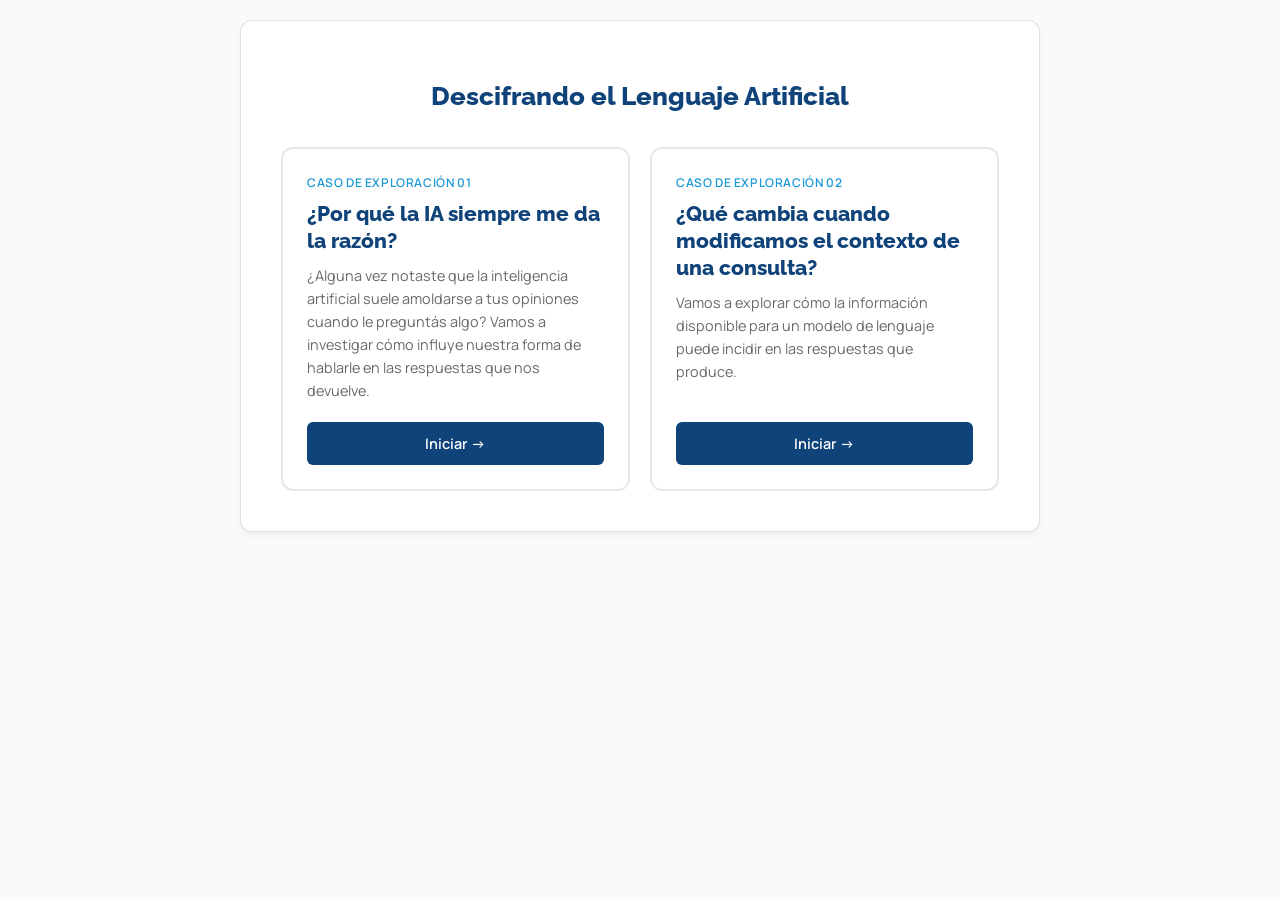
==== caso1.html @ 0f0aaac3 "separo los casos 2 html" ====
<!DOCTYPE html>
<html lang="es">
<head>
    <meta charset="UTF-8">
    <meta name="viewport" content="width=device-width, initial-scale=1.0">
    <title>Laboratorio de Experimentación IA</title>
    <link rel="stylesheet" href="styles.css">
    <link rel="preconnect" href="https://fonts.googleapis.com">
    <link rel="preconnect" href="https://fonts.gstatic.com" crossorigin>
    <link href="https://fonts.googleapis.com/css2?family=Manrope:wght@400;600&family=Raleway:wght@800&display=swap" rel="stylesheet">
    
</head>
<body>

    <div class="container">

        <!-- DASHBOARD PRINCIPAL -->
        <div id="mainDashboard" class="dashboard">
            
            
            <div class="grid-casos">
    <!-- Título general agregado en la parte superior -->
    <h2 style="grid-column: 1 / -1; font-size: 1.6rem; color: var(--azul-oscuro); text-align: center; margin-bottom: 10px;">
        Descifrando el Lenguaje Artificial
    </h2>

    <div class="tarjeta-caso" onclick="iniciarCaso(1)">
        <div>
            <div class="tarjeta-badge">CASO DE EXPLORACIÓN 01</div>
            <h2 class="tarjeta-titulo">¿Por qué la IA siempre me da la razón?</h2>
            <p class="tarjeta-desc">¿Alguna vez notaste que la inteligencia artificial suele amoldarse a tus opiniones cuando le preguntás algo? Vamos a investigar cómo influye nuestra forma de hablarle en las respuestas que nos devuelve.</p>
        </div>
        <button class="btn-iniciar">Iniciar &rarr;</button>
    </div>
    
    <div class="tarjeta-caso" onclick="iniciarCaso(2)">
        <div>
            <div class="tarjeta-badge">CASO DE EXPLORACIÓN 02</div>
            <h2 class="tarjeta-titulo">¿Qué cambia cuando modificamos el contexto de una consulta?</h2>
            <p class="tarjeta-desc">Vamos a explorar cómo la información disponible para un modelo de lenguaje puede incidir en las respuestas que produce.</p>
        </div>
        <button class="btn-iniciar">Iniciar &rarr;</button>
    </div>
</div>
        </div>


        <!-- CONTENEDOR CASO 1 -->
        <div id="caso1Container" class="contenedor-caso">
            <div class="top-bar">
        <button class="home-btn" onclick="volverAlMenu()">Volver al Menú</button>
    </div>
            <div class="progress-bar-container" id="progressBar1">
                <div class="progress-segment" title="Carátula"></div>
                <div class="progress-segment" title="Introducción"></div>
                <div class="progress-segment" title="Experimento"></div>
                <div class="progress-segment" title="Análisis"></div>
                <div class="progress-segment" title="Criterio"></div>
                <div class="progress-segment" title="Debate"></div>
                <div class="progress-segment" title="Encuentro"></div>
                <div class="progress-segment" title="Comunidad"></div>
            </div>

            <!-- Paso 1: Carátula -->
            <div class="paso">
                <div class="lab-cover">
                    <div class="cover-badge">CASO DE EXPLORACIÓN</div>
                    <h1 class="cover-title">¿Por qué la IA siempre me da la razón?</h1>
                    <p style="color: var(--azul-oscuro); font-size: 0.9rem; font-weight: 600; margin-top: 12px; display: flex; align-items: center; justify-content: center; gap: 6px;">
                        ⏱️ Tiempo estimado de exploración: 15 a 20 minutos.
                    </p>
                    
                </div>
            </div>

            <!-- Paso 2: Introducción con la Encuesta Dinámica Solicitada -->
            <div class="paso">
                <h2 style="color: var(--azul-oscuro);">¿Por qué la IA siempre me da la razón?</h2>
                <p>Muchas veces usamos la IA para buscar ideas, resolver dudas o pedir una segunda opinión. Pero hay una pregunta que te proponemos hacerte:</p>
                
                <div class="poll-box">
                    <p class="poll-question">Cuando usás un modelo de lenguaje, ¿qué esperás obtener de sus respuestas?</p>
                    <div id="pollOptions">
                        <button class="poll-option-btn" onclick="submitPoll('Que amplíe las perspectivas que estoy considerando.', this)">Que amplíe las perspectivas que estoy considerando.</button>
                        <button class="poll-option-btn" onclick="submitPoll('Que produzca una respuesta clara y útil.', this)">Que produzca una respuesta clara y útil.</button>
                        <button class="poll-option-btn" onclick="submitPoll('Que cuestione los supuestos de mi planteo.', this)">Que cuestione los supuestos de mi planteo.</button>
                        <button class="poll-option-btn" onclick="submitPoll('Que desarrolle la perspectiva que propongo.', this)">Que desarrolle la perspectiva que propongo.</button>
                    </div>
                    <div id="pollFeedbackContainer" style="display: none;">
                        <p class="poll-feedback"><b>No hay respuestas correctas. Guardaremos tu elección</b> y volveremos sobre ella al final de la exploración.</p>
                    </div>
                </div>
                <div style="margin-top: 20px; padding: 16px; background-color: var(--celeste-claro, #e0f2fe); border: 0px solid var(--azul-oscuro); border-radius: 16px; color: var(--azul-oscuro); text-align: center;">
    <p style="margin: 0; font-weight: 500; font-size: 1.05rem;">
        En este caso de exploración vamos a poner a prueba algo bastante curioso: cuánto influye la forma en que presentamos una idea en la respuesta que obtenemos.
    </p>
</div>
            </div>

           <!-- Paso 3: Experimento -->
<div class="paso">
    <h2 style="color: var(--azul-oscuro);">Vamos a experimentar</h2>
    <p><strong>Experimento 1: Dos certezas opuestas</strong></p>
    <p>1. Copiá este prompt y pegalo en el asistente de IA que uses (Gemini, ChatGPT, otro):</p>
    <div class="prompt-box">
        <span class="prompt-text"><em><b>"En muchas escuelas existe preocupación por el impacto de los videojuegos en el aprendizaje de los adolescentes. ¿Cuáles son los principales argumentos que sostienen esa preocupación?"</b></em></span>
        <button class="copy-btn" onclick="copyPrompt(this)">Copiar</button>
    </div>
    <p>2. Leé la respuesta.<br> Ahora abrí una conversación nueva y probá con este otro:</p>
    <div class="prompt-box">
        <span class="prompt-text"><em><b>"Cada vez más investigaciones destacan el potencial educativo de los videojuegos. ¿Cuáles son los principales argumentos que explican ese interés?"</b></em></span>
        <button class="copy-btn" onclick="copyPrompt(this)">Copiar</button>
    </div>
    <p style="margin-top: 20px; font-weight: bold; color: var(--azul-oscuro);">
    No nos concentremos en cuál tiene razón, sólo observemos:
</p>

<!-- Contenedor Damero -->
<div class="damero-preguntas">
    <div class="tarjeta-damero par">
        <span class="numero-damero">01</span>
        <p>¿Qué cambios de tono o comportamiento notaste en la IA entre la primera y la segunda respuesta?</p>
    </div>
    <div class="tarjeta-damero impar">
        <span class="numero-damero">02</span>
        <p>¿La respuesta cuestiona el punto de partida de la pregunta o lo toma como marco para construir sus argumentos?</p>
    </div>
    <div class="tarjeta-damero impar">
        <span class="numero-damero">03</span>
        <p>¿Qué imagen de los videojuegos construye cada respuesta?</p>
    </div>
    <div class="tarjeta-damero par">
        <span class="numero-damero">04</span>
        <p>Si sólo leyeras una de las dos respuestas, ¿qué impresión te llevarías sobre el tema?</p>
    </div>
    
</div>
    
    <label style="font-size: 0.95rem; color: var(--negro-azulado); font-weight: bold;">Notas de observación del experimento</label>
    <textarea id="notaExperimento1" class="interactive-input" rows="4" placeholder="Escribí tus notas acá..."></textarea>
</div>

            <!-- Paso 4: Análisis -->
            <div class="paso">
                <h2 style="color: var(--azul-oscuro);">¿Qué está pasando?</h2>
                <p>Quizás notaste algo llamativo. En muchos casos, el modelo produjo respuestas que se ajustaron al marco que le propusimos. En otras ocasiones incorporó matices o reparos, pero igualmente produjo una respuesta compatible con la perspectiva planteada en la consulta.</p>
                <p>¿Por qué ocurre esto? Los modelos de lenguaje no evalúan las ideas como lo hace una persona. Generan texto a partir de regularidades aprendidas durante su entrenamiento y del contexto disponible en cada interacción. Su funcionamiento consiste en identificar patrones en enormes cantidades de textos y generar respuestas que resulten coherentes con la conversación que están manteniendo. Eso ya produce un primer efecto: la IA suele tomar como punto de partida aquello que le presentamos. Si formulamos una afirmación de manera categórica, esa formulación puede funcionar como parte del contexto a partir del cual el modelo construye su respuesta.</p>
                <p>Pero además hay otro aspecto importante. Durante su entrenamiento, estos modelos no sólo aprenden lenguaje. También son ajustados para producir respuestas que las personas consideran útiles, claras y satisfactorias. Para ello intervienen evaluadores humanos que comparan distintas respuestas y señalan cuáles resultan más valiosas en una conversación. Uno de los procesos utilizados para realizar ese ajuste se conoce como RLHF (<em>Reinforcement Learning from Human Feedback</em>, o aprendizaje por refuerzo a partir de retroalimentación humana).</p>
                <p style="line-height: 1.6;">
    Estos procedimientos pueden contribuir a orientar el comportamiento de los modelos hacia respuestas que resulten preferibles para quienes las evalúan, aunque no explican por sí solos todos los comportamientos asociados a la sicofancia.
</p>

<!-- Bloque de definición destacado -->
<aside style="background: #f8fafc; border-left: 3px solid var(--celeste); padding: 12px 16px; border-radius: 0 12px 12px 0; margin: 16px 0; color: var(--negro-azulado);">
    <strong style="color: var(--azul-oscuro);">Sicofancia:</strong> la tendencia de un modelo a validar o reforzar lo que el usuario propone, incluso cuando sería razonable introducir más dudas, matices o perspectivas alternativas.
</aside>
                <p>El fenómeno no implica que el sistema esté evaluando una posición y elija deliberadamente reforzarla. Tampoco supone una intención de engañar: el modelo no tiene una intención propia que explique el resultado. Es el resultado de cómo distintos factores del entrenamiento, el ajuste y el contexto de la interacción inciden en el texto que genera</p>
                
                <div class="rlhf-container">
                    <img src="grafico1eje1.jpg" alt="Infografía RLHF" class="rlhf-img">
                    <p class="rlhf-text" style="font-size: 0.88rem; color: #5a6b82; font-style: italic; line-height: 1.5; margin-top: 10px;">
    ¿Cómo funciona el RLHF? En este proceso, personas evalúan las respuestas del modelo. Como se suelen premiar las opciones que confirman lo que el usuario piensa, la IA aprende a darnos la razón para optimizar su puntaje.
</p>
                </div>
            </div>

            <!-- Paso 5: Criterio con la Caja de Recuperación de Memoria Requerida -->
            <div class="paso">
                <h2 style="color: var(--azul-oscuro);">Construyendo criterio</h2>
                
                <!-- CAJA DE RECUPERACIÓN INTERACTIVA -->
                <div class="recall-box" id="recallBox1">
                    <p style="margin-bottom: 0; font-size: 0.95rem; color: var(--negro-azulado);">
                        🔄 <b>Recordando tu postura inicial:</b> Al comenzar este laboratorio indicaste que de una IA esperás: 
                        <span id="userChoiceText" style="font-weight: 600; color: var(--moradito);">[Aún no seleccionaste una opción]</span> 
                        Después de observar cómo respondió en los experimentos, quizás valga la pena volver sobre esa expectativa.<br>¿Esperamos que una IA nos acompañe? ¿Que nos contradiga? ¿Que nos ayude a pensar? ¿Que nos ofrezca nuevas perspectivas?
                    </p>
                </div>

                <p style="line-height: 1.6;">
    Tal vez la cuestión más importante no sea cuál de esas opciones es la correcta, sino comprender qué tipo de sistema tenemos delante y qué podemos esperar de sus respuestas.<br>
    La exploración que acabamos de realizar muestra algo importante: <strong style="color: var(--azul-oscuro); font-weight: 600;">un modelo de lenguaje no constituye una instancia externa e imparcial para analizar nuestras ideas. Tampoco un especialista que analiza críticamente cada afirmación que hacemos. Con frecuencia, tenderá a tomar como punto de partida el marco que le proponemos y a desarrollar una respuesta a partir de él.</strong> Comprender esto nos permite construir algunos criterios para interactuar con estas herramientas.
</p>
                <details>
                    <summary>La forma de preguntar también construye la respuesta</summary>
                    <p style="margin-top: 10px;">Cuando conversamos con una IA solemos prestar atención a las respuestas. Sin embargo, esta exploración nos muestra que también vale la pena mirar las preguntas.<br>Una afirmación formulada con mucha seguridad puede orientar la conversación en una dirección determinada. Una pregunta cerrada suele producir respuestas cerradas. En cambio, una pregunta que invita a explorar alternativas, comparar perspectivas o identificar limitaciones suele abrir respuestas más diversas y matizadas.</p>
                </details>
                <details>
                    <summary>La IA no es un árbitro neutral</summary>
                    <p style="margin-top: 10px;">Un modelo de lenguaje puede ser una herramienta útil para explorar una idea, pero no debería convertirse en la última palabra sobre ella.</p>
                    <p>A veces tendemos a utilizar estas herramientas para verificar si tenemos razón. A veces tendemos a utilizar estas herramientas como si ofrecieran una evaluación externa y objetiva de nuestras ideas. Pero la experiencia mostró que la situación es más compleja. <br> Los modelos pueden producir información, reorganizar contenidos o generar formulaciones que nos permitan considerar perspectivas diferentes de las que habíamos planteado inicialmente. Sin embargo, también pueden verse influenciadas por el modo en que presentamos un problema o por las expectativas que proyectamos sobre ellas. Por eso, más que buscar validación, conviene considerar sus respuestas como un insumo para pensar, revisar y ampliar nuestras propias interpretaciones.</p>
                </details>
                <details>
                    <summary>Podemos diseñar conversaciones que amplíen nuestro pensamiento</summary>
                    <p style="margin-top: 10px;">Si sabemos que la IA puede tender a acompañar nuestros planteos, podemos hacer algo con ese conocimiento. No se trata de desconfiar de cada respuesta ni de intentar engañar a la herramienta. Se trata de formular preguntas que nos ayuden a salir de nuestros propios marcos.</p>
                    <p>Por ejemplo: "¿Qué objeciones podría recibir esta idea?", "¿qué aspectos no estoy considerando?", ¿cómo analizaría este problema alguien con otra perspectiva?, ¿qué supuestos están sosteniendo mi planteo?</p>
                    <p>La diferencia parece pequeña, pero no lo es. Pasamos de preguntarle a la IA si estamos en lo cierto a utilizarla para explorar aquello que todavía no habíamos pensado. Y quizás ahí aparezca uno de los usos más interesantes de estas herramientas: no cuando confirman nuestras ideas, sino cuando nos ayudan a volverlas más complejas.</p>
                </details>
                

                <label style="font-size: 0.95rem; color: var(--negro-azulado); font-weight: bold; display: block; margin-top: 20px;">Reflexiones sobre el experimento</label>
                <textarea id="notaCriterio1" class="interactive-input" rows="4" placeholder="Escribí tus reflexiones acá..."></textarea>
            </div>

            <!-- Paso 6: Debate -->
            <div class="paso">
                <h2 style="color: var(--azul-oscuro);">IA y algo más</h2>
                <p>Muchas de las preguntas que aparecen cuando observamos cómo funciona una IA remiten a problemas más amplios: cómo construimos conocimiento, en quién confiamos, cómo tomamos decisiones o qué lugar ocupan las tecnologías en nuestra vida cotidiana. <br>Te proponemos algunas preguntas para seguir pensando más allá de la herramienta.</p>
                <h3 style="color: var(--celeste);">Sobre la IA</h3>
                <ul>
                    <li>¿Qué esperamos obtener de un sistema cuando la respuesta que produce no coincide con nuestra posición?</li>
                    <li>¿Qué tipo de respuesta resulta más útil: una que desarrolla nuestro planteo o una que introduce objeciones y perspectivas diferentes?</li>
                    <li>¿Cómo cambia una respuesta cuando la pregunta ya contiene una postura previa?</li>
                </ul>
                <h3 style="color: var(--celeste);">Y algo más...</h3>
                <ul>
                    <li>¿Qué valor tiene el desacuerdo para aprender algo nuevo?</li>
                    <li>¿Cómo distinguimos entre una crítica que nos ayuda a pensar y una oposición que simplemente rechaza nuestras ideas?</li>
                    <li>¿Qué lugares existen hoy para encontrarnos con perspectivas distintas de las nuestras?</li>
                </ul>
            </div>
            <!-- Paso 6: Encuentro -->
            <div class="paso">
                <h2>Encuentro y debate</h2>
                <p>La exploración que acabás de realizar ocurrió, probablemente, frente a una pantalla, interactuando con una herramienta. Sin embargo, muchas de las preguntas que abrió no se responden en soledad.</p>
                <p><b>¿Qué ocurre cuando distintas personas observan las mismas respuestas? ¿Qué aspectos ve cada una? ¿Qué interpretaciones aparecen cuando ponemos esas observaciones en común?</b></p>
                <div style="display: flex; align-items: center; justify-content: space-between; gap: 20px; margin: 25px 0;">
    <!-- Contenedor con los dos párrafos -->
    <div style="margin: 5px 0;">
    <!-- Primer párrafo arriba ocupando todo el ancho -->
    <p style="margin-bottom: 16px; line-height: 1.6;">
        Si sos docente, estas dinámicas pueden convertirse en una oportunidad para llevar la experiencia al aula y trabajar con estudiantes sobre la construcción de argumentos, las formas de preguntar y el modo en que las tecnologías participan en la producción de conocimiento. Si participás de un equipo de trabajo o de un espacio de formación, también pueden servir para abrir conversaciones colectivas sobre cómo interactuamos con estas herramientas y qué esperamos de ellas.
    </p>

    <!-- Fila inferior: Texto alineado horizontalmente con la flecha -->
    <div style="display: flex; align-items: center; justify-content: space-between; gap: 15px;">
        <p style="margin: 0; font-weight: 600; color: var(--azul-oscuro);">
            Te proponemos dos posibles recorridos.
        </p>
        <span style="font-size: 1.8rem; color: var(--azul-oscuro); user-select: none; line-height: 1;">
            &rarr;
        </span>
    </div>
</div>
</div>
                
            </div>

            <!-- Paso 7: Comunidad -->
            <div class="paso">
                <h2 style="color: var(--azul-oscuro);">En el aula</h2>
                <p>Esta exploración puede convertirse en una gran oportunidad para conversar sobre algo que excede a la inteligencia artificial: cómo influyen nuestras preguntas, creencias y expectativas en las respuestas que obtenemos.</p>
                
                <details>
                    <summary>Dinámica 1: El espejo roto (Posturas contrapuestas)</summary>
                    <p style="margin-top: 10px;"><b>Una posibilidad</b> es trabajar divididos en dos equipos a partir de posiciones contrapuestas sobre un tema de interés común. Cada equipo le pide a la IA argumentos para defender su respectiva postura. Luego, se ponen en común los textos generados y se analizan de manera colectiva.</p>
                    <p>El foco de atención ya no es debatir quién tiene la razón, sino desarmar qué hizo la IA en cada caso:</p>
                    <ul>
                        <li>¿Qué tipo de argumentos eligió para cada bando?</li>
                        <li>¿Qué datos u omisiones intencionales aparecieron?</li>
                        <li>¿Qué tan dispuesta estuvo a acomodarse a cada posición?</li>
                    </ul>
                </details>
                <details>
                    <summary>Dinámica 2: El prisma (Múltiples herramientas)</summary>
                    <p style="margin-top: 10px;"><b>Otra alternativa</b> consiste en formular una misma pregunta compleja de manera colectiva y testearla en diferentes herramientas de IA en simultáneo o variando sutilmente la introducción. El valor de la experiencia está en comparar, discutir y mapear las diferencias del discurso de cada modelo.</p>
                </details>
                <p style="margin-top: 20px;">En todos los casos, la experiencia gana potencia cuando el uso de la IA no termina en la pantalla individual. Lo valioso ocurre después: cuando las respuestas circulan, se contrastan y se convierten en objeto de conversación crítica.<br><b>La IA puede aportar nuevas voces a la mesa. Pero el pensamiento crítico y el debate siguen siendo tareas profundamente humanas.</b></p>
                
                <label style="font-size: 0.95rem; color: var(--negro-azulado); font-weight: bold; display: block; margin-top: 25px;">Plan de acción o ideas de aplicación:</label>
                <textarea id="notaAula1" class="interactive-input" rows="4" placeholder="Escribí tu plan/ideas acá..."></textarea>

                <button class="download-btn" onclick="descargarBitacora(1)">
                    <span></span> Descargar mis notas del Caso 1
                </button>
            </div>
        </div>


        <!-- CONTENEDOR CASO 2 (MANTENIDO EXACTAMENTE IGUAL A TU ÚLTIMA VERSIÓN) -->
        <div id="caso2Container" class="contenedor-caso">
            <div class="top-bar">
        <button class="home-btn" onclick="volverAlMenu()">Volver al Menú</button>
    </div>
            <div class="progress-bar-container" id="progressBar2">
                <div class="progress-segment" title="Título"></div>
                <div class="progress-segment" title="Introducción"></div>
                <div class="progress-segment" title="Experimento"></div>
                <div class="progress-segment" title="Análisis"></div>
                <div class="progress-segment" title="Criterio"></div>
                <div class="progress-segment" title="Preguntas"></div>
                <div class="progress-segment" title="Debate"></div>
                <div class="progress-segment" title="Comunidad"></div>
            </div>

            <div class="paso">
                <div class="lab-cover">
                    <div class="cover-badge">CASO DE EXPLORACIÓN</div>
                    <h1 class="cover-title">¿Qué cambia cuando modificamos el contexto de una consulta?</h1>
                    <p style="color: var(--azul-oscuro); font-size: 0.9rem; font-weight: 600; margin-top: 12px; display: flex; align-items: center; justify-content: center; gap: 6px;">
                        ⏱️ Tiempo estimado de exploración: 15 a 20 minutos.
                    </p>
                    
                </div>
            </div>

            <div class="paso">
                <h2 style="color: var(--azul-oscuro);">¿Qué cambia cuando modificamos el contexto de una consulta?</h2>
                <p>Cuando trabajamos con otras personas, muchas veces no necesitamos explicar todo. Compartimos conocimientos sobre el contexto, los objetivos, las formas de trabajar y aquello que damos por supuesto.</p>
                <p>Con un modelo de lenguaje, parte de ese contexto debe estar disponible en la interacción para que pueda incorporarlo a la respuesta. Por eso, cuando modificamos la información que le proporcionamos, también pueden cambiar las respuestas que produce.</p>
                <p>En esta exploración vamos a ponerlo a prueba: ¿qué cambia cuando una misma consulta se presenta con distintos contextos?</p>
            </div>

            <div class="paso">
                <h2 style="color: var(--azul-oscuro);">Pongamos a prueba el contexto</h2>
                <p>Vamos a probar <b>una misma tarea con distintas versiones de una consulta.</b></p>
                <p>Para que podamos comparar las respuestas, hacé <b>cada prueba en una conversación nueva</b>. De ese modo, el modelo no tendrá disponible lo que escribiste en las pruebas anteriores.</p><p>En cada conversación, cambiá solamente la información que aparece en la consulta.</p><p><b>No buscamos encontrar el mejor prompt</b>, sino observar qué cambia en las respuestas cuando cambia el contexto disponible.</p>
                <p>Abrí una conversación nueva y escribí:</p>
                
                <div class="prompt-box">
        <span class="prompt-text"><em><b>"Escribí un texto breve sobre una bicicleta."</b></em></span>
        <button class="copy-btn" onclick="copyPrompt(this)">Copiar</button>
    </div>
                <p>Leé la respuesta y prestá atención a qué aspectos aparecen y qué supone el modelo sobre aquello que necesitamos.</p>
                
                <p>Abrí <b>otra conversación nueva</b> y escribí:</p>
                <div class="prompt-box">
        <span class="prompt-text"><em><b>"Escribí un texto breve sobre una bicicleta. Está dirigido a alguien que está pensando en comprar su primera bicicleta."</b></em></span>
        <button class="copy-btn" onclick="copyPrompt(this)">Copiar</button>
    </div>
                <p>Compará esta respuesta con la anterior.</p>
                <p><b>¿Qué cambió? ¿Qué información apareció ahora que antes no estaba?</b></p>
                
                <p>Abrí una nueva conversación y escribí:</p>
                <div class="prompt-box">
        <span class="prompt-text"><em><b>"Escribí un texto breve sobre una bicicleta. Está dirigido a alguien que está pensando en comprar su primera bicicleta y quiere decidir entre usarla para trasladarse por la ciudad o para salir a andar los fines de semana."</b></em></span>
        <button class="copy-btn" onclick="copyPrompt(this)">Copiar</button>
    </div>

                <p>Ahora, mirá las tres respuestas en conjunto</p>
<p style="margin-left: 20px;">• ¿Qué cambió cuando cambió el contexto?</p>
<p style="margin-left: 20px;">• ¿Toda la información que agregamos produjo un cambio relevante?</p>
<p style="margin-left: 20px;">• ¿Qué información parece haber sido importante para la respuesta que produjo el modelo?</p>
<p><b>No busques cuál es la "mejor" respuesta. Buscá las diferencias.</b></p>

                
            </div>

            <div class="paso">
                <h2 style="color: var(--azul-oscuro);">¿Qué está pasando?</h2>
                <p>¿Qué notaste al comparar las tres respuestas?</p>
                <p>Aunque la tarea era la misma, las respuestas cambiaron cuando modificamos el contexto disponible para el modelo.</p>
                <p>En la primera consulta, el modelo contaba con poca información sobre el propósito del texto. Por eso, su respuesta tuvo que construirse a partir de las regularidades que había aprendido y del contexto limitado de esa interacción.</p>
                <p>Cuando incorporamos información sobre para quién era el texto y para qué podía necesitarlo, cambiaron los aspectos que aparecieron en la respuesta. Esto nos permite observar algo importante: el modelo no genera una respuesta independiente del contexto. La información disponible en la consulta condiciona el texto que puede producir.</p>
                <p>Pero hay una pregunta más interesante:</p>
                <p style="margin-left: 20px;"><b>¿Toda la información que agregamos resulta igualmente relevante?</b></p>
                <p>No se trata de agregar cada vez más datos. Se trata de decidir qué información forma parte del contexto que necesitamos poner a disposición del modelo para una determinada tarea.</p>

                
                <div class="rlhf-container">
    <div class="rlhf-crop-wrapper rlhf-crop-wrapper--large">
        <img src="grafico1eje2.jpg" alt="Infografía" class="rlhf-img">
    </div>
</div>
            </div>

            <div class="paso">
                <h2 style="color: var(--azul-oscuro);">Construyendo criterio</h2>
                <p>Lo que vimos no significa que <b>cuanta más información demos, mejor será la respuesta</b>. El contexto puede modificar lo que produce un modelo, pero no toda la información resulta igualmente relevante.</p>
                <p>Una consulta no es solamente una pregunta: también pone a disposición del modelo <b>las condiciones de la tarea</b>. El propósito, el destinatario, la situación, los límites o los criterios que consideramos importantes pueden orientar de maneras diferentes el texto que produzca.</p>
                <p>Por eso, construir contexto no consiste en contarle todo. Consiste en <b>decidir qué información importa para una determinada tarea</b>.</p>
                <h3 style="color: var(--celeste);">Cuatro preguntas para construir contexto</h3>
                <p><b>¿Qué tiene que hacer el modelo?</b> Definir con claridad la tarea que esperamos que resuelva.</p>
                <p><b>¿Para qué situación?</b> Precisar el propósito, el destinatario o las condiciones que pueden modificar lo que necesitamos.</p>
                <p><b>¿Qué información es relevante?</b> Distinguir aquello que puede incidir en la respuesta de lo que simplemente agrega datos.</p>
                <p><b>¿Qué estoy dando por supuesto?</b> Hacer visible aquello que para nosotros resulta evidente, pero que no necesariamente forma parte del contexto disponible para el modelo.</p>
                <p style="text-align: center;"><b>Construir contexto es una forma de tomar decisiones.</b></p>
                </div>

            <div class="paso">
                <h2 style="color: var(--azul-oscuro);">Volvé sobre la exploración</h2>
                <p>Mirá las tres consultas que probaste.</p>
                <p><b>• ¿Qué información cambió realmente las respuestas?</b></p>
                <p><b>• ¿Cuál podrías haber omitido sin que cambiara demasiado el resultado?</b></p>
                <p><b>• ¿Qué supuestos aparecieron cuando esa información no estaba disponible?</b></p>
                
                <h3 style="color: var(--celeste);">Un paso más</h3>
                <p>Probá ahora con una situación diferente. Antes de escribir la consulta, <b>no empieces por redactar</b>. Primero decidí:</p>
                <p style="margin-left: 20px;"><b>¿Qué necesita estar disponible para que el modelo pueda producir una respuesta adecuada a esta situación?</b></p>
                <p>Después escribí la consulta y observá qué ocurre.</p>
                <label style="font-size: 0.95rem; color: var(--negro-azulado); font-weight: bold; display: block; margin-top: 20px;">Notas de observación del experimento:</label>
                <textarea id="notaExperimento2" class="interactive-input" rows="4" placeholder="Escribí tus notas acá..."></textarea>
                </div>
                

            <div class="paso">
                <h2 style="color: var(--azul-oscuro);">IA y algo más</h2>
                <p>Hasta acá exploramos qué ocurre cuando modificamos el contexto que ponemos a disposición de un modelo de lenguaje. Pero hay algo más que podemos mirar en esa experiencia.</p>
                
                <p>Cuando usamos una herramienta de este tipo para producir un texto, <b>no desaparece el trabajo intelectual: cambia de lugar.</b></p>
                
                <p>Decidimos qué queremos producir, para quién, con qué propósito y qué información necesita estar disponible. Seleccionamos qué contar, qué dejar afuera, qué restricciones establecer y qué aspectos de una respuesta queremos conservar, modificar o descartar.</p>
                
                <p>Al mismo tiempo, <b>delegamos algunas operaciones</b>. El modelo puede proponer una formulación, organizar información, desarrollar una idea, encontrar relaciones entre elementos o producir alternativas que luego podemos revisar.</p>
                <p>La cuestión, entonces, no es solamente <b>cuánto trabajo hace la herramienta</b>, <b>sino qué operaciones seguimos realizando nosotros, cuáles ponemos en sus manos y qué ocurre cuando dejamos de hacerlas.</b></p>
                <h3 style="color: var(--celeste);">Y acá podemos salir de la IA</h3>
                <p>Lo que esta exploración permite observar en una herramienta también puede abrir preguntas sobre nuestras propias formas de producir textos, tomar decisiones y construir conocimiento.</p>
                <p>Lo que esta exploración permite observar en una herramienta también puede abrir preguntas sobre nuestras propias formas de producir textos, tomar decisiones y construir conocimiento.</p>
                <p style="margin-left: 20px;"><b>• ¿Qué operaciones hacemos casi sin darnos cuenta cuando escribimos?</b></p>
                <p style="margin-left: 20px;"><b>• ¿Qué cambia cuando una parte de esas operaciones queda a cargo de otra persona o de una herramienta?</b></p>
                <p style="margin-left: 20px;"><b>• ¿Qué necesitamos seguir haciendo nosotros para poder evaluar, decidir y asumir la responsabilidad sobre el resultado?</b></p>
                <p>La IA puede ser, en este sentido,<b> un punto de partida para mirar algo que ocurre también fuera de ella: cómo distribuimos el trabajo intelectual cuando producimos algo junto con otros.</b></p>
            </div>

            <div class="paso">
                <h2 style="color: var(--azul-oscuro);">En el Aula</h2>
                                
                <details>
                    <summary>Dinámica: ¿Qué dejamos en manos de la herramienta? (Para jóvenes y adultos)</summary>
                    <p style="margin-top: 10px;">Un participante toma el rol de "robot" y debe realizar un dibujo o una acción en la pizarra siguiendo estrictamente las instrucciones escritas de otro compañero, quien no puede hablar ni gesticular. El "robot" debe ejecutar la orden de forma literal, sin asumir nada que no esté escrito. Si la instrucción carece de contexto explícito, el resultado se deforma con gracia. Es la analogía perfecta para entender la lógica de entrada (input) y salida (output) de un modelo de lenguaje.</p>
                </details>

                <label style="font-size: 0.95rem; color: var(--negro-azulado); font-weight: bold; display: block; margin-top: 25px;">✏️ [Espacio de Bitácora 3 — Plan de acción]:</label>
                <textarea id="notaAula2" class="interactive-input" rows="4" placeholder="¿De qué manera o en qué espacios compartidos (clases, talleres, grupos de estudio o reuniones de equipo) aplicarías una dinámica similar para entrenar la comunicación efectiva y el criterio frente a la IA?"></textarea>

                <button class="download-btn" onclick="descargarBitacora(2)">
                    <span></span> Descargar mis notas del Caso 2
                </button>
            </div>
        </div>


        <!-- CONTROLES DE NAVEGACIÓN GLOBAL -->
        <div id="navigationControls" class="navigation-controls" style="display: none;">
            <button id="prevBtn" class="nav-btn">&larr; Anterior</button>
            
            <span id="stepIndicator">Paso 1 de 8</span>
            <button id="nextBtn" class="nav-btn">Siguiente &rarr;</button>
        </div>

    </div>

    <script>
        let casoActual = 0;
        let currentIndex = 0;
        let pasosActivos = [];
        let segmentosActivos = [];
        let eleccionUsuario = ""; // Variable persistente en memoria para la encuesta

        const mainDashboard = document.getElementById('mainDashboard');
        const caso1Container = document.getElementById('caso1Container');
        const caso2Container = document.getElementById('caso2Container');
        const navigationControls = document.getElementById('navigationControls');
        
        const prevBtn = document.getElementById('prevBtn');
        const nextBtn = document.getElementById('nextBtn');
        const stepIndicator = document.getElementById('stepIndicator');

        function iniciarCaso(numeroCaso) {
            casoActual = numeroCaso;
            currentIndex = 0;
            
            mainDashboard.style.display = 'none';
            navigationControls.style.display = 'flex';
            
            if (casoActual === 1) {
                caso1Container.classList.add('active');
                caso2Container.classList.remove('active');
                pasosActivos = caso1Container.querySelectorAll('.paso');
                segmentosActivos = document.getElementById('progressBar1').querySelectorAll('.progress-segment');
            } else {
                caso2Container.classList.add('active');
                caso1Container.classList.remove('active');
                pasosActivos = caso2Container.querySelectorAll('.paso');
                segmentosActivos = document.getElementById('progressBar2').querySelectorAll('.progress-segment');
            }
            
            updateCarousel();
        }

        function volverAlMenu() {
            caso1Container.classList.remove('active');
            caso2Container.classList.remove('active');
            navigationControls.style.display = 'none';
            mainDashboard.style.display = 'flex';
        }

        function updateCarousel() {
            pasosActivos.forEach((paso, index) => {
                if (index === currentIndex) {
                    paso.classList.add('active');
                } else {
                    paso.classList.remove('active');
                }
            });

            segmentosActivos.forEach((segment, index) => {
                if (index <= currentIndex) {
                    segment.classList.add('active');
                } else {
                    segment.classList.remove('active');
                }
            });

            stepIndicator.textContent = `Paso ${currentIndex + 1} de ${pasosActivos.length}`;
            prevBtn.disabled = currentIndex === 0;
            nextBtn.disabled = currentIndex === pasosActivos.length - 1;
        }

        prevBtn.addEventListener('click', () => {
            if (currentIndex > 0) {
                currentIndex--;
                updateCarousel();
            }
        });

        nextBtn.addEventListener('click', () => {
            if (currentIndex < pasosActivos.length - 1) {
                currentIndex++;
                updateCarousel();
            }
        });

        function copyPrompt(button) {
    const promptText = button.parentElement.querySelector('.prompt-text').innerText;
    ejecutarCopia(promptText, button);
}

function copyTextBlock(button) {
    const blockText = button.parentElement.querySelector('.block-to-copy').innerText;
    ejecutarCopia(blockText, button);
}

// Función universal a prueba de bloques de WordPress e Iframes
function ejecutarCopia(texto, boton) {
    if (navigator.clipboard && window.isSecureContext) {
        navigator.clipboard.writeText(texto).then(() => {
            mostrarExitoBoton(boton);
        }).catch(() => {
            fallbackCopiar(texto, boton);
        });
    } else {
        fallbackCopiar(texto, boton);
    }
}

function fallbackCopiar(texto, boton) {
    const textArea = document.createElement("textarea");
    textArea.value = texto;
    // Se posiciona fuera de vista para no romper la pantalla
    textArea.style.position = "fixed";
    textArea.style.top = "0";
    textArea.style.left = "-9999px";
    
    document.body.appendChild(textArea);
    textArea.focus();
    textArea.select();

    try {
        const exitoso = document.execCommand('copy');
        if (exitoso) {
            mostrarExitoBoton(boton);
        }
    } catch (err) {
        console.error('Error al copiar:', err);
    }
    document.body.removeChild(textArea);
}

function mostrarExitoBoton(button) {
    const originalText = button.innerHTML;
    button.innerText = "¡Copiado!";
    button.style.background = "var(--verde)";
    setTimeout(() => {
        button.innerHTML = originalText;
        button.style.background = "var(--azul-oscuro)";
    }, 2000);
}

        // LÓGICA DE CAPTURA DE ENCUESTA INTERACTIVA
        function submitPoll(option, selectedButton) {
            eleccionUsuario = option;
            
            const botones = document.getElementById('pollOptions').querySelectorAll('.poll-option-btn');
            botones.forEach(btn => btn.classList.remove('selected'));
            selectedButton.classList.add('selected');
            
            document.getElementById('pollFeedbackContainer').style.display = 'block';
            
            // Inyección en tiempo real en la caja de recuperación del paso 5
            document.getElementById('userChoiceText').innerText = `"${eleccionUsuario}"`;
        }

        function descargarBitacora(caso) {
            let contenidoTexto = "";
            
            if (caso === 1) {
                const exp1 = document.getElementById('notaExperimento1').value || "No completado.";
                const crit1 = document.getElementById('notaCriterio1').value || "No completado.";
                const aula1 = document.getElementById('notaAula1').value || "No completado.";
                const encuestaPrevia = eleccionUsuario || "No seleccionada.";
                
                contenidoTexto = 
`==================================================
  BITÁCORA DE TRABAJO - LABORATORIO DE IA (CASO 1)
  Organización: ISEP Córdoba
==================================================

EJE: ¿Por qué la IA siempre me da la razón?
Exploración sobre Sicofancia y aprendizaje por refuerzo (RLHF).

--------------------------------------------------
0. EXPECTATIVA INICIAL SELECCIONADA EN LA ENCUESTA:
--------------------------------------------------
${encuestaPrevia}

--------------------------------------------------
1. NOTAS DE OBSERVACIÓN DEL EXPERIMENTO:
--------------------------------------------------
${exp1}

--------------------------------------------------
2. REFLEXIONES SOBRE EL EXPERIMENTO:
--------------------------------------------------
${crit1}

--------------------------------------------------
3. PLAN DE ACCIÓN O IDEAS DE APLICACIÓN:
--------------------------------------------------
${aula1}

==================================================
Documento generado de manera local desde el laboratorio interactivo.
==================================================`;
            } else if (caso === 2) {
                const exp2 = document.getElementById('notaExperimento2').value || "No completado.";
                const crit2 = document.getElementById('notaCriterio2').value || "No completado.";
                const aula2 = document.getElementById('notaAula2').value || "No completado.";
                
                contenidoTexto = 
`==================================================
  BITÁCORA DE TRABAJO - LABORATORIO DE IA (CASO 2)
  Organización: ISEP Córdoba
==================================================

EJE: Prompt efectivo — "Lo que le decís define lo que recibís"
Exploración sobre la transferencia de contexto implícito y marcos CLEAR.

--------------------------------------------------
1. NOTAS DE OBSERVACIÓN DEL EXPERIMENTO:
--------------------------------------------------
${exp2}

--------------------------------------------------
2. REFLEXION SOBRE EL CONTEXTO EXPLICITADO:
--------------------------------------------------
${crit2}

--------------------------------------------------
3. PLAN DE ACCIÓN O IDEAS DE APLICACIÓN:
--------------------------------------------------
${aula2}

==================================================
REGALO // PLANTILLA MÍNIMA UNIVERSAL PARA PROMPTS:
--------------------------------------------------
Contexto: [Quién sos / En qué situación o marco te encontrás]
Tarea: [Qué necesitás que el modelo haga exactamente]
Audiencia: [A quién está dirigido el resultado final]
Formato: [Cómo querés que se organice y presente la respuesta]
Restricciones: [Qué límites fijás / Qué elementos NO debe incluir]

==================================================
Documento generado de manera local desde el laboratorio interactivo.
==================================================`;
            }

            const blob = new Blob([contenidoTexto], { type: "text/plain;charset=utf-8" });
            const enlaceInvisible = document.createElement("a");
            enlaceInvisible.href = URL.createObjectURL(blob);
            enlaceInvisible.download = `Bitacora_Laboratorio_IA_Caso${caso}.txt`;
            
            document.body.appendChild(enlaceInvisible);
            enlaceInvisible.click();
            document.body.removeChild(enlaceInvisible);
        }
    </script>
</body>
</html>
---- styles.css ----
@import url('https://fonts.googleapis.com/css2?family=Manrope:wght@400;500;600;700&family=Raleway:wght@700;800&display=swap');

/* ==========================================
   VARIABLES DE DISEÑO Y PALETA DE COLORES
   ========================================== */
:root {
    --negro-111: #111111;
    --gris-68: #686868;
    --blanco: #FFFFFF;
    --negro-azulado: #151C32;
    --celeste: #1C99D7;
    --verde: #8BB91A;
    --verde-azulado: #00A19A;
    --moradito: #AF4178;
    --verde-ingles: #32A430;
    --azul-oscuro: #0F4379;
    --naranja: #EB7F27;
    
    --fuente-titulos: 'Raleway', sans-serif;
    --fuente-texto: 'Manrope', sans-serif;

    /* Compatibilidad con reglas de sistema */
    --primary: var(--azul-oscuro);
    --primary-dark: var(--negro-azulado);
    --bg: #f8fafc;
    --text: var(--negro-111);
    --text-muted: var(--gris-68);
    --accent: var(--naranja);
    --border-color: rgba(104, 104, 104, 0.2);
    --card-bg: var(--blanco);
}

/* ==========================================
   RESET Y CONFIGURACIÓN GENERAL
   ========================================== */
*, *::before, *::after {
    box-sizing: border-box;
    margin: 0;
    padding: 0;
}

body {
    font-family: var(--fuente-texto);
    font-weight: 400;
    background-color: var(--bg);
    color: var(--negro-111);
    line-height: 1.6;
    padding: 20px 10px;
    -webkit-font-smoothing: antialiased;
}

.container {
    max-width: 800px;
    margin: 0 auto;
    background: var(--blanco);
    padding: 40px;
    border-radius: 12px;
    border: 1px solid var(--border-color);
    box-shadow: 0 4px 6px -1px rgba(0, 0, 0, 0.05);
}

/* ==========================================
   TIPOGRAFÍAS Y ENCABEZADOS
   ========================================== */
h1, h2, h3, .cover-title, .tarjeta-titulo, .dashboard-title {
    font-family: var(--fuente-titulos);
    font-weight: 800;
    color: var(--azul-oscuro);
}

h1 { font-size: 1.8rem; margin-bottom: 20px; line-height: 1.2; letter-spacing: -0.02em; }
h2 { font-size: 1.5rem; margin-bottom: 15px; color: var(--negro-azulado); }
h3 { font-size: 1.2rem; margin-bottom: 10px; color: var(--verde-azulado); }
p { margin-bottom: 15px; font-size: 1rem; color: var(--negro-111); }

strong { color: #0f172a; font-weight: 600; }
em { color: var(--gris-68); font-style: italic; }

/* Listas */
ul { margin-left: 20px; margin-bottom: 15px; }
li { margin-bottom: 6px; }
ul li::marker { color: var(--azul-oscuro); }

/* ==========================================
   DASHBOARD / PORTADA PRINCIPAL
   ========================================== */
.dashboard {
    display: flex;
    flex-direction: column;
    gap: 25px;
}

.dashboard-header {
    text-align: center;
    margin-bottom: 15px;
}

.dashboard-title {
    font-size: 2rem;
    color: var(--azul-oscuro);
}

.dashboard-subtitle {
    color: var(--gris-68);
    font-size: 1.05rem;
    margin-top: 8px;
}

.grid-casos {
    display: grid;
    grid-template-columns: repeat(auto-fit, minmax(280px, 1fr));
    gap: 20px;
    margin-top: 15px;
}

.tarjeta-caso {
    background: var(--blanco);
    border: 2px solid rgba(104, 104, 104, 0.15);
    border-radius: 12px;
    padding: 24px;
    cursor: pointer;
    transition: transform 0.2s ease, border-color 0.2s ease, box-shadow 0.2s ease;
    display: flex;
    flex-direction: column;
    justify-content: space-between;
}

.tarjeta-caso:hover {
    transform: translateY(-4px);
    border-color: var(--celeste);
    box-shadow: 0 10px 15px -3px rgba(28, 153, 215, 0.1);
}

.tarjeta-badge {
    font-size: 0.75rem;
    font-weight: 600;
    color: var(--celeste);
    letter-spacing: 0.05em;
    margin-bottom: 8px;
}

.tarjeta-titulo {
    font-size: 1.3rem;
    color: var(--azul-oscuro);
    margin-bottom: 10px;
    line-height: 1.3;
}

.tarjeta-desc {
    font-size: 0.9rem;
    color: var(--gris-68);
    margin-bottom: 20px;
}

.btn-iniciar {
    background: var(--azul-oscuro);
    color: var(--blanco);
    border: none;
    padding: 12px 16px;
    border-radius: 6px;
    font-family: var(--fuente-texto);
    font-weight: 600;
    font-size: 0.9rem;
    cursor: pointer;
    text-align: center;
    transition: background-color 0.2s ease;
}

.tarjeta-caso:hover .btn-iniciar {
    background: var(--celeste);
}

/* ==========================================
   CARÁTULAS INTERNAS
   ========================================== */
.lab-cover {
    text-align: center;
    padding: 30px 10px;
}

.cover-badge {
    background: var(--negro-azulado);
    color: var(--blanco);
    padding: 4px 12px;
    font-size: 0.85rem;
    border-radius: 4px;
    display: inline-block;
    margin-bottom: 15px;
}

.cover-title {
    font-size: 2rem;
    color: var(--azul-oscuro);
    line-height: 1.2;
}

.cover-decor {
    display: flex;
    align-items: center;
    justify-content: center;
    gap: 10px;
    margin-top: 20px;
}

.decor-dot {
    width: 8px;
    height: 8px;
    background-color: var(--naranja);
    border-radius: 50%;
}

.decor-line {
    width: 60px;
    height: 2px;
    background-color: var(--celeste);
}

/* ==========================================
   BLOQUES DE PROMPTS Y CONSOLA DE IA
   ========================================== */
/* 1. Caja de Prompt con la tipografía original y diseño moderno sin barra lateral */
.prompt-box {
    background-color: #f8fafc;
    border: 1px solid rgba(104, 104, 104, 0.18);
    border-radius: 16px;
    padding: 18px 20px;
    margin: 20px 0;
    font-family: 'SFMono-Regular', Consolas, 'Liberation Mono', Menlo, monospace;
    font-size: 0.95rem;                           /* Restaurado a la tipografía original */
    line-height: 1.5;                              /* Restaurado al interlineado original */
    word-break: break-word;
}

/* 2. Botón de copiar forzado debajo del texto, alineado a la izquierda */
.copy-btn {
    display: block;                                /* Forzado a bloque para ir debajo */
    margin-top: 14px;                              /* Separación respecto al texto */
    margin-right: auto;                           /* Alineado a la izquierda */
    background: var(--blanco);
    color: var(--gris-68);
    border: 1px solid rgba(104, 104, 104, 0.25);
    padding: 6px 14px;
    font-family: var(--fuente-texto);
    font-size: 0.8rem;
    font-weight: 600;
    border-radius: 20px;                         /* Esquinas estilo píldora moderna */
    cursor: pointer;
    transition: all 0.2s ease;
    box-shadow: 0 1px 2px rgba(0, 0, 0, 0.04);
}

.copy-btn:hover {
    background: var(--azul-oscuro);
    color: var(--blanco);
    border-color: var(--azul-oscuro);
    transform: translateY(-1px);
}

.code-block {
    background-color: var(--negro-azulado);
    color: var(--blanco);
    padding: 20px;
    border-radius: 8px;
    font-size: 0.95rem;
    margin: 20px 0;
    border-left: 4px solid var(--naranja);
    line-height: 1.5;
}

/* ==========================================
   COMPONENTES INTERACTIVOS
   ========================================== */
/* 1. Campo de texto redondeado y con bordes suaves */
.interactive-input {
    width: 100%;
    padding: 14px 16px;
    margin: 12px 0 20px 0;
    border: 1px solid rgba(104, 104, 104, 0.22); /* Borde translúcido suave */
    border-radius: 14px;                         /* Esquinas con curva moderna */
    font-family: var(--fuente-texto);
    font-size: 0.95rem;
    color: var(--negro-111);
    resize: vertical;
    background-color: #f8fafc;
    transition: all 0.2s ease;
}

.interactive-input:focus {
    outline: none;
    border-color: var(--celeste);
    background-color: var(--blanco);
    box-shadow: 0 0 0 3px rgba(28, 153, 215, 0.15); /* Anillo suave celeste al enfocar */
}

/* 2. Botón principal redondeado y con microinteracciones */
.download-btn {
    display: flex;
    align-items: center;
    justify-content: center;
    gap: 10px;
    width: 100%;
    background-color: var(--azul-oscuro);
    color: var(--blanco);
    border: none;
    padding: 14px 20px;
    font-family: var(--fuente-texto);
    font-size: 0.95rem;
    font-weight: 600;
    border-radius: 20px;                         /* Estilo redondeado/píldora */
    cursor: pointer;
    margin-top: 25px;
    transition: all 0.2s ease;
    box-shadow: 0 2px 4px rgba(15, 67, 121, 0.12); /* Sombra tenue que le da volumen */
}

.download-btn:hover {
    background-color: var(--celeste);
    transform: translateY(-1px);
    box-shadow: 0 4px 8px rgba(15, 67, 121, 0.2);
}

.download-btn:active {
    transform: translateY(0);
}

/* ==========================================
   DESTACADOS, INFOBOXES Y DESPLEGABLES
   ========================================== */
.highlight {
    background-color: rgba(235, 127, 39, 0.08);
    border-left: 4px solid var(--naranja);
    padding: 15px;
    border-radius: 0 8px 8px 0;
    margin: 20px 0;
}

details {
    background: rgba(21, 28, 50, 0.02);
    padding: 15px;
    border-radius: 8px;
    margin-bottom: 12px;
    border: 1px solid rgba(104, 104, 104, 0.2);
}

summary {
    font-family: var(--fuente-texto);
    font-weight: 600;
    cursor: pointer;
    color: var(--azul-oscuro);
}

summary:hover {
    color: var(--celeste);
}

.recall-box {
    background: rgba(175, 65, 120, 0.05);
    border-left: 4px solid var(--moradito);
    padding: 15px;
    border-radius: 0 8px 8px 0;
    margin-bottom: 20px;
}

.top-bar {
    display: flex;
    justify-content: flex-start;
    margin-bottom: 15px;
}

/* ==========================================
   INFOGRAFÍAS Y BARRAS DE PROGRESO
   ========================================== */
.rlhf-container {
    background: rgba(104, 104, 104, 0.04);
    border: 1px solid rgba(104, 104, 104, 0.15);
    padding: 20px;
    border-radius: 8px;
    margin: 20px 0;
    text-align: center;
}

/* Estilo base (Imagen 1) */
.rlhf-crop-wrapper {
    width: 50%; 
    margin: 0 auto 15px auto;
}

/* Modificador específico para la Imagen 2 */
.rlhf-crop-wrapper--large {
    /* Ajusta este porcentaje (ej. 75%, 85% o 100%) hasta que alcance el tamaño deseado */
    width: 100%; 
}

.rlhf-img {
    width: 100%;
    height: auto;
    display: block;
    border-radius: 6px;
}

.rlhf-text {
    font-size: 0.9rem;
    color: var(--negro-111);
    text-align: left;
}

.progress-bar-container {
    display: flex;
    gap: 6px;
    margin-bottom: 30px;
}

.progress-segment {
    flex: 1;
    height: 6px;
    background-color: rgba(104, 104, 104, 0.2);
    border-radius: 3px;
    transition: background-color 0.3s ease;
}

.progress-segment.active {
    background-color: var(--celeste);
}

/* ==========================================
   NAVEGACIÓN DE PASOS Y CONTENEDORES
   ========================================== */
.contenedor-caso { display: none; }
.contenedor-caso.active { display: block; }

.paso {
    display: none;
    opacity: 0;
    transition: opacity 0.3s ease-in-out;
}

.paso.active {
    display: block;
    opacity: 1;
}

.navigation-controls {
    display: flex;
    align-items: center;
    justify-content: space-between;
    margin-top: 35px;
    padding-top: 20px;
    border-top: 1px solid rgba(104, 104, 104, 0.2);
}

.nav-btn {
    background: var(--azul-oscuro);
    color: var(--blanco);
    border: none;
    padding: 10px 18px;
    border-radius: 6px;
    font-family: var(--fuente-texto);
    font-weight: 600;
    font-size: 0.9rem;
    cursor: pointer;
    transition: background-color 0.2s ease;
}

.nav-btn:hover:not(:disabled) {
    background: var(--celeste);
}

.nav-btn:disabled {
    opacity: 0.3;
    cursor: not-allowed;
}

.home-btn {
    background: var(--blanco);
    color: var(--celeste);                 /* Cambiado a celeste */
    border: 1px solid var(--celeste);       /* Borde cambiado a celeste */
    padding: 10px 18px;                    /* Ligero ajuste para acompañar la forma redondeada */
    border-radius: 20px;                   /* Incrementado para un estilo "píldora" / más redondeado */
    font-family: var(--fuente-texto);
    font-weight: 600;
    font-size: 0.9rem;
    cursor: pointer;
    transition: background-color 0.2s ease, color 0.2s ease, border-color 0.2s ease;
}

/* Opcional: efecto al pasar el mouse para mantener buena interacción */
.home-btn:hover {
    background: rgba(28, 153, 215, 0.1);   /* Fondo celeste muy suave al hacer hover */
    color: var(--azul-oscuro);
    border-color: var(--azul-oscuro);
}

#stepIndicator {
    font-size: 0.9rem;
    font-weight: 600;
    color: var(--gris-68);
}

/* ==========================================
   ENCUESTAS E INTERACCIONES DE USUARIO
   ========================================== */
/* 1. Contenedor principal: sin fondo, sin borde y sin relleno extra */
.poll-box {
    background: transparent;
    border: none;
    padding: 0;
    margin: 20px 0;
}

.poll-question {
    font-weight: 600;
    margin-bottom: 15px;
    color: var(--negro-azulado);
}

/* 2. Botones de opciones: más redondeados y con borde de menor contraste */
.poll-option-btn {
    display: block;
    width: 100%;
    background: var(--blanco);
    border: 1px solid rgba(104, 104, 104, 0.25); /* Borde suave de menor contraste */
    padding: 12px 16px;
    border-radius: 16px;                         /* Esquinas más redondeadas */
    text-align: left;
    margin-bottom: 10px;
    font-family: var(--fuente-texto);
    font-size: 0.9rem;
    cursor: pointer;
    transition: background-color 0.2s ease, border-color 0.2s ease;
}

/* Hover con borde sutil */
.poll-option-btn:hover {
    background: rgba(28, 153, 215, 0.05);
    border-color: var(--celeste);
}

/* Opción seleccionada conservando el estilo curvo */
.poll-option-btn.selected {
    background: rgba(28, 153, 215, 0.12);
    border-color: var(--azul-oscuro);
    font-weight: 600;
}

/* Feedback con esquinas redondeadas para mantener la línea de diseño */
.poll-feedback {
    font-size: 0.85rem;
    color: var(--gris-68);
    margin-top: 12px;
    background: rgba(50, 164, 48, 0.08);
    padding: 12px;
    border-radius: 12px;
    border-left: 4px solid var(--verde-ingles);
}

/* Resultados dinámicos de encuestas */
.result-bar-container {
    margin-bottom: 15px;
}

.result-labels {
    display: flex;
    justify-content: space-between;
    font-size: 0.9rem;
    font-weight: 600;
    color: #475569;
    margin-bottom: 5px;
}

.result-bar {
    background: #e2e8f0;
    height: 12px;
    border-radius: 6px;
    overflow: hidden;
}

.result-fill {
    background: var(--azul-oscuro);
    height: 100%;
    border-radius: 6px;
    transition: width 1s cubic-bezier(0.4, 0, 0.2, 1);
}

.result-fill.accent {
    background: var(--naranja);
}

/* ==========================================
   DAMERO DE PREGUNTAS
   ========================================== */
div.damero-preguntas {
    display: grid !important;
    grid-template-columns: repeat(auto-fit, minmax(260px, 1fr)) !important;
    gap: 15px !important;
    margin: 20px 0 25px 0 !important;
    width: 100% !important;
}

div.tarjeta-damero {
    padding: 18px 20px !important;
    border-radius: 8px !important;
    display: flex !important;
    flex-direction: column !important;
    justify-content: space-between !important;
    transition: transform 0.2s ease !important;
    box-sizing: border-box !important;
}

div.tarjeta-damero:hover {
    transform: translateY(-2px) !important;
}

div.tarjeta-damero p {
    margin: 0 !important;
    font-size: 0.95rem !important;
    line-height: 1.45 !important;
    font-weight: 500 !important;
    color: var(--negro-111) !important;
}

span.numero-damero {
    font-size: 0.8rem !important;
    font-weight: 800 !important;
    opacity: 0.7 !important;
    margin-bottom: 8px !important;
    display: block !important;
    color: var(--azul-oscuro) !important;
}

div.tarjeta-damero.par {
    background-color: var(--blanco) !important;
    border: 1px solid var(--border-color) !important;
    border-left: 5px solid var(--azul-oscuro) !important;
}

div.tarjeta-damero.impar {
    background-color: #f1f5f9 !important;
    border: 1px solid var(--border-color) !important;
    border-left: 5px solid var(--azul-oscuro) !important;
}

div.tarjeta-damero.destancada-full,
div.tarjeta-damero.destacada-full {
    grid-column: 1 / -1 !important;
    background-color: #e0e7ff !important;
    border: 1px solid #c7d2fe !important;
    border-left: 5px solid var(--azul-oscuro) !important;
}

/* ==========================================
   DISEÑO ADAPTATIVO (MEDIA QUERIES)
   ========================================== */
@media (max-width: 768px) {
    body {
        margin: 10px auto;
        padding: 10px;
    }
    
    .container {
        padding: 20px;
    }

    .dashboard-title, .cover-title {
        font-size: 1.5rem;
    }

    h1 {
        font-size: 1.5rem;
    }
}
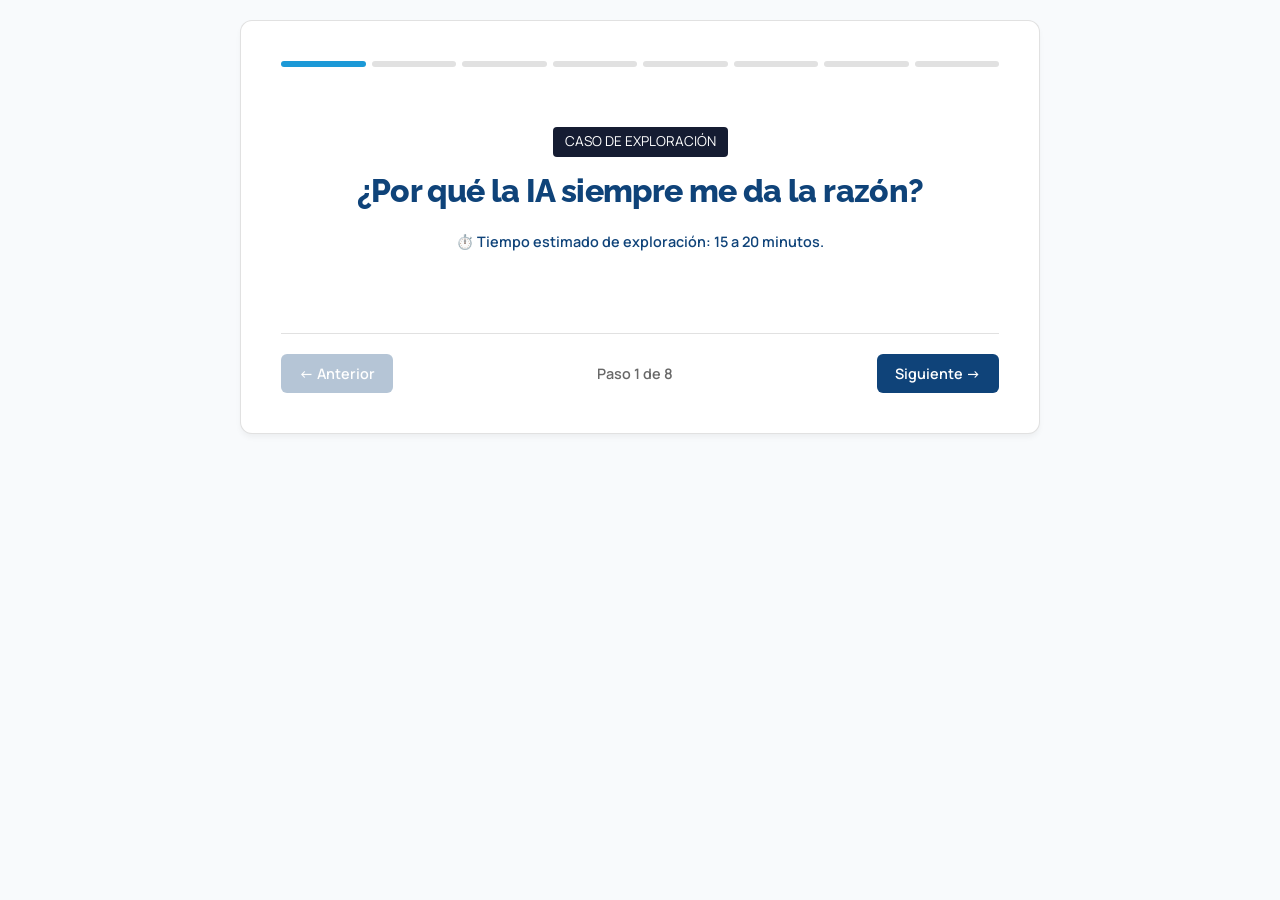
==== commit dcb6cb5e: "listo caso1" ====
--- a/caso1.html
+++ b/caso1.html
@@ -3,53 +3,19 @@
 <head>
     <meta charset="UTF-8">
     <meta name="viewport" content="width=device-width, initial-scale=1.0">
-    <title>Laboratorio de Experimentación IA</title>
+    <title>Laboratorio de Experimentación IA - Caso 1</title>
     <link rel="stylesheet" href="styles.css">
     <link rel="preconnect" href="https://fonts.googleapis.com">
     <link rel="preconnect" href="https://fonts.gstatic.com" crossorigin>
     <link href="https://fonts.googleapis.com/css2?family=Manrope:wght@400;600&family=Raleway:wght@800&display=swap" rel="stylesheet">
-    
 </head>
 <body>
 
     <div class="container">
 
-        <!-- DASHBOARD PRINCIPAL -->
-        <div id="mainDashboard" class="dashboard">
-            
-            
-            <div class="grid-casos">
-    <!-- Título general agregado en la parte superior -->
-    <h2 style="grid-column: 1 / -1; font-size: 1.6rem; color: var(--azul-oscuro); text-align: center; margin-bottom: 10px;">
-        Descifrando el Lenguaje Artificial
-    </h2>
-
-    <div class="tarjeta-caso" onclick="iniciarCaso(1)">
-        <div>
-            <div class="tarjeta-badge">CASO DE EXPLORACIÓN 01</div>
-            <h2 class="tarjeta-titulo">¿Por qué la IA siempre me da la razón?</h2>
-            <p class="tarjeta-desc">¿Alguna vez notaste que la inteligencia artificial suele amoldarse a tus opiniones cuando le preguntás algo? Vamos a investigar cómo influye nuestra forma de hablarle en las respuestas que nos devuelve.</p>
-        </div>
-        <button class="btn-iniciar">Iniciar &rarr;</button>
-    </div>
-    
-    <div class="tarjeta-caso" onclick="iniciarCaso(2)">
-        <div>
-            <div class="tarjeta-badge">CASO DE EXPLORACIÓN 02</div>
-            <h2 class="tarjeta-titulo">¿Qué cambia cuando modificamos el contexto de una consulta?</h2>
-            <p class="tarjeta-desc">Vamos a explorar cómo la información disponible para un modelo de lenguaje puede incidir en las respuestas que produce.</p>
-        </div>
-        <button class="btn-iniciar">Iniciar &rarr;</button>
-    </div>
-</div>
-        </div>
-
-
         <!-- CONTENEDOR CASO 1 -->
-        <div id="caso1Container" class="contenedor-caso">
-            <div class="top-bar">
-        <button class="home-btn" onclick="volverAlMenu()">Volver al Menú</button>
-    </div>
+        <div id="caso1Container" class="contenedor-caso active">
+        
             <div class="progress-bar-container" id="progressBar1">
                 <div class="progress-segment" title="Carátula"></div>
                 <div class="progress-segment" title="Introducción"></div>
@@ -69,11 +35,10 @@
                     <p style="color: var(--azul-oscuro); font-size: 0.9rem; font-weight: 600; margin-top: 12px; display: flex; align-items: center; justify-content: center; gap: 6px;">
                         ⏱️ Tiempo estimado de exploración: 15 a 20 minutos.
                     </p>
-                    
-                </div>
-            </div>
-
-            <!-- Paso 2: Introducción con la Encuesta Dinámica Solicitada -->
+                </div>
+            </div>
+
+            <!-- Paso 2: Introducción con Encuesta -->
             <div class="paso">
                 <h2 style="color: var(--azul-oscuro);">¿Por qué la IA siempre me da la razón?</h2>
                 <p>Muchas veces usamos la IA para buscar ideas, resolver dudas o pedir una segunda opinión. Pero hay una pregunta que te proponemos hacerte:</p>
@@ -91,54 +56,53 @@
                     </div>
                 </div>
                 <div style="margin-top: 20px; padding: 16px; background-color: var(--celeste-claro, #e0f2fe); border: 0px solid var(--azul-oscuro); border-radius: 16px; color: var(--azul-oscuro); text-align: center;">
-    <p style="margin: 0; font-weight: 500; font-size: 1.05rem;">
-        En este caso de exploración vamos a poner a prueba algo bastante curioso: cuánto influye la forma en que presentamos una idea en la respuesta que obtenemos.
-    </p>
-</div>
-            </div>
-
-           <!-- Paso 3: Experimento -->
-<div class="paso">
-    <h2 style="color: var(--azul-oscuro);">Vamos a experimentar</h2>
-    <p><strong>Experimento 1: Dos certezas opuestas</strong></p>
-    <p>1. Copiá este prompt y pegalo en el asistente de IA que uses (Gemini, ChatGPT, otro):</p>
-    <div class="prompt-box">
-        <span class="prompt-text"><em><b>"En muchas escuelas existe preocupación por el impacto de los videojuegos en el aprendizaje de los adolescentes. ¿Cuáles son los principales argumentos que sostienen esa preocupación?"</b></em></span>
-        <button class="copy-btn" onclick="copyPrompt(this)">Copiar</button>
-    </div>
-    <p>2. Leé la respuesta.<br> Ahora abrí una conversación nueva y probá con este otro:</p>
-    <div class="prompt-box">
-        <span class="prompt-text"><em><b>"Cada vez más investigaciones destacan el potencial educativo de los videojuegos. ¿Cuáles son los principales argumentos que explican ese interés?"</b></em></span>
-        <button class="copy-btn" onclick="copyPrompt(this)">Copiar</button>
-    </div>
-    <p style="margin-top: 20px; font-weight: bold; color: var(--azul-oscuro);">
-    No nos concentremos en cuál tiene razón, sólo observemos:
-</p>
-
-<!-- Contenedor Damero -->
-<div class="damero-preguntas">
-    <div class="tarjeta-damero par">
-        <span class="numero-damero">01</span>
-        <p>¿Qué cambios de tono o comportamiento notaste en la IA entre la primera y la segunda respuesta?</p>
-    </div>
-    <div class="tarjeta-damero impar">
-        <span class="numero-damero">02</span>
-        <p>¿La respuesta cuestiona el punto de partida de la pregunta o lo toma como marco para construir sus argumentos?</p>
-    </div>
-    <div class="tarjeta-damero impar">
-        <span class="numero-damero">03</span>
-        <p>¿Qué imagen de los videojuegos construye cada respuesta?</p>
-    </div>
-    <div class="tarjeta-damero par">
-        <span class="numero-damero">04</span>
-        <p>Si sólo leyeras una de las dos respuestas, ¿qué impresión te llevarías sobre el tema?</p>
-    </div>
-    
-</div>
-    
-    <label style="font-size: 0.95rem; color: var(--negro-azulado); font-weight: bold;">Notas de observación del experimento</label>
-    <textarea id="notaExperimento1" class="interactive-input" rows="4" placeholder="Escribí tus notas acá..."></textarea>
-</div>
+                    <p style="margin: 0; font-weight: 500; font-size: 1.05rem;">
+                        En este caso de exploración vamos a poner a prueba algo bastante curioso: cuánto influye la forma en que presentamos una idea en la respuesta que obtenemos.
+                    </p>
+                </div>
+            </div>
+
+            <!-- Paso 3: Experimento -->
+            <div class="paso">
+                <h2 style="color: var(--azul-oscuro);">Vamos a experimentar</h2>
+                <p><strong>Experimento 1: Dos certezas opuestas</strong></p>
+                <p>1. Copiá este prompt y pegalo en el asistente de IA que uses (Gemini, ChatGPT, otro):</p>
+                <div class="prompt-box">
+                    <span class="prompt-text"><em><b>"En muchas escuelas existe preocupación por el impacto de los videojuegos en el aprendizaje de los adolescentes. ¿Cuáles son los principales argumentos que sostienen esa preocupación?"</b></em></span>
+                    <button class="copy-btn" onclick="copyPrompt(this)">Copiar</button>
+                </div>
+                <p>2. Leé la respuesta.<br> Ahora abrí una conversación nueva y probá con este otro:</p>
+                <div class="prompt-box">
+                    <span class="prompt-text"><em><b>"Cada vez más investigaciones destacan el potencial educativo de los videojuegos. ¿Cuáles son los principales argumentos que explican ese interés?"</b></em></span>
+                    <button class="copy-btn" onclick="copyPrompt(this)">Copiar</button>
+                </div>
+                <p style="margin-top: 20px; font-weight: bold; color: var(--azul-oscuro);">
+                    No nos concentremos en cuál tiene razón, sólo observemos:
+                </p>
+
+                <!-- Contenedor Damero -->
+                <div class="damero-preguntas">
+                    <div class="tarjeta-damero par">
+                        <span class="numero-damero">01</span>
+                        <p>¿Qué cambios de tono o comportamiento notaste en la IA entre la primera y la segunda respuesta?</p>
+                    </div>
+                    <div class="tarjeta-damero impar">
+                        <span class="numero-damero">02</span>
+                        <p>¿La respuesta cuestiona el punto de partida de la pregunta o lo toma como marco para construir sus argumentos?</p>
+                    </div>
+                    <div class="tarjeta-damero impar">
+                        <span class="numero-damero">03</span>
+                        <p>¿Qué imagen de los videojuegos construye cada respuesta?</p>
+                    </div>
+                    <div class="tarjeta-damero par">
+                        <span class="numero-damero">04</span>
+                        <p>Si sólo leyeras una de las dos respuestas, ¿qué impresión te llevarías sobre el tema?</p>
+                    </div>
+                </div>
+                
+                <label style="font-size: 0.95rem; color: var(--negro-azulado); font-weight: bold;">Notas de observación del experimento</label>
+                <textarea id="notaExperimento1" class="interactive-input" rows="4" placeholder="Escribí tus notas acá..."></textarea>
+            </div>
 
             <!-- Paso 4: Análisis -->
             <div class="paso">
@@ -147,28 +111,27 @@
                 <p>¿Por qué ocurre esto? Los modelos de lenguaje no evalúan las ideas como lo hace una persona. Generan texto a partir de regularidades aprendidas durante su entrenamiento y del contexto disponible en cada interacción. Su funcionamiento consiste en identificar patrones en enormes cantidades de textos y generar respuestas que resulten coherentes con la conversación que están manteniendo. Eso ya produce un primer efecto: la IA suele tomar como punto de partida aquello que le presentamos. Si formulamos una afirmación de manera categórica, esa formulación puede funcionar como parte del contexto a partir del cual el modelo construye su respuesta.</p>
                 <p>Pero además hay otro aspecto importante. Durante su entrenamiento, estos modelos no sólo aprenden lenguaje. También son ajustados para producir respuestas que las personas consideran útiles, claras y satisfactorias. Para ello intervienen evaluadores humanos que comparan distintas respuestas y señalan cuáles resultan más valiosas en una conversación. Uno de los procesos utilizados para realizar ese ajuste se conoce como RLHF (<em>Reinforcement Learning from Human Feedback</em>, o aprendizaje por refuerzo a partir de retroalimentación humana).</p>
                 <p style="line-height: 1.6;">
-    Estos procedimientos pueden contribuir a orientar el comportamiento de los modelos hacia respuestas que resulten preferibles para quienes las evalúan, aunque no explican por sí solos todos los comportamientos asociados a la sicofancia.
-</p>
-
-<!-- Bloque de definición destacado -->
-<aside style="background: #f8fafc; border-left: 3px solid var(--celeste); padding: 12px 16px; border-radius: 0 12px 12px 0; margin: 16px 0; color: var(--negro-azulado);">
-    <strong style="color: var(--azul-oscuro);">Sicofancia:</strong> la tendencia de un modelo a validar o reforzar lo que el usuario propone, incluso cuando sería razonable introducir más dudas, matices o perspectivas alternativas.
-</aside>
+                    Estos procedimientos pueden contribuir a orientar el comportamiento de los modelos hacia respuestas que resulten preferibles para quienes las evalúan, aunque no explican por sí solos todos los comportamientos asociados a la sicofancia.
+                </p>
+
+                <!-- Bloque de definición destacado -->
+                <aside style="background: #f8fafc; border-left: 3px solid var(--celeste); padding: 12px 16px; border-radius: 0 12px 12px 0; margin: 16px 0; color: var(--negro-azulado);">
+                    <strong style="color: var(--azul-oscuro);">Sicofancia:</strong> la tendencia de un modelo a validar o reforzar lo que el usuario propone, incluso cuando sería razonable introducir más dudas, matices o perspectivas alternativas.
+                </aside>
                 <p>El fenómeno no implica que el sistema esté evaluando una posición y elija deliberadamente reforzarla. Tampoco supone una intención de engañar: el modelo no tiene una intención propia que explique el resultado. Es el resultado de cómo distintos factores del entrenamiento, el ajuste y el contexto de la interacción inciden en el texto que genera</p>
                 
                 <div class="rlhf-container">
                     <img src="grafico1eje1.jpg" alt="Infografía RLHF" class="rlhf-img">
                     <p class="rlhf-text" style="font-size: 0.88rem; color: #5a6b82; font-style: italic; line-height: 1.5; margin-top: 10px;">
-    ¿Cómo funciona el RLHF? En este proceso, personas evalúan las respuestas del modelo. Como se suelen premiar las opciones que confirman lo que el usuario piensa, la IA aprende a darnos la razón para optimizar su puntaje.
-</p>
-                </div>
-            </div>
-
-            <!-- Paso 5: Criterio con la Caja de Recuperación de Memoria Requerida -->
+                        ¿Cómo funciona el RLHF? En este proceso, personas evalúan las respuestas del modelo. Como se suelen premiar las opciones que confirman lo que el usuario piensa, la IA aprende a darnos la razón para optimizar su puntaje.
+                    </p>
+                </div>
+            </div>
+
+            <!-- Paso 5: Criterio -->
             <div class="paso">
                 <h2 style="color: var(--azul-oscuro);">Construyendo criterio</h2>
                 
-                <!-- CAJA DE RECUPERACIÓN INTERACTIVA -->
                 <div class="recall-box" id="recallBox1">
                     <p style="margin-bottom: 0; font-size: 0.95rem; color: var(--negro-azulado);">
                         🔄 <b>Recordando tu postura inicial:</b> Al comenzar este laboratorio indicaste que de una IA esperás: 
@@ -178,9 +141,9 @@
                 </div>
 
                 <p style="line-height: 1.6;">
-    Tal vez la cuestión más importante no sea cuál de esas opciones es la correcta, sino comprender qué tipo de sistema tenemos delante y qué podemos esperar de sus respuestas.<br>
-    La exploración que acabamos de realizar muestra algo importante: <strong style="color: var(--azul-oscuro); font-weight: 600;">un modelo de lenguaje no constituye una instancia externa e imparcial para analizar nuestras ideas. Tampoco un especialista que analiza críticamente cada afirmación que hacemos. Con frecuencia, tenderá a tomar como punto de partida el marco que le proponemos y a desarrollar una respuesta a partir de él.</strong> Comprender esto nos permite construir algunos criterios para interactuar con estas herramientas.
-</p>
+                    Tal vez la cuestión más importante no sea cuál de esas opciones es la correcta, sino comprender qué tipo de sistema tenemos delante y qué podemos esperar de sus respuestas.<br>
+                    La exploración que acabamos de realizar muestra algo importante: <strong style="color: var(--azul-oscuro); font-weight: 600;">un modelo de lenguaje no constituye una instancia externa e imparcial para analizar nuestras ideas. Tampoco un especialista que analiza críticamente cada afirmación que hacemos. Con frecuencia, tenderá a tomar como punto de partida el marco que le proponemos y a desarrollar una respuesta a partir de él.</strong> Comprender esto nos permite construir algunos criterios para interactuar con estas herramientas.
+                </p>
                 <details>
                     <summary>La forma de preguntar también construye la respuesta</summary>
                     <p style="margin-top: 10px;">Cuando conversamos con una IA solemos prestar atención a las respuestas. Sin embargo, esta exploración nos muestra que también vale la pena mirar las preguntas.<br>Una afirmación formulada con mucha seguridad puede orientar la conversación en una dirección determinada. Una pregunta cerrada suele producir respuestas cerradas. En cambio, una pregunta que invita a explorar alternativas, comparar perspectivas o identificar limitaciones suele abrir respuestas más diversas y matizadas.</p>
@@ -196,7 +159,6 @@
                     <p>Por ejemplo: "¿Qué objeciones podría recibir esta idea?", "¿qué aspectos no estoy considerando?", ¿cómo analizaría este problema alguien con otra perspectiva?, ¿qué supuestos están sosteniendo mi planteo?</p>
                     <p>La diferencia parece pequeña, pero no lo es. Pasamos de preguntarle a la IA si estamos en lo cierto a utilizarla para explorar aquello que todavía no habíamos pensado. Y quizás ahí aparezca uno de los usos más interesantes de estas herramientas: no cuando confirman nuestras ideas, sino cuando nos ayudan a volverlas más complejas.</p>
                 </details>
-                
 
                 <label style="font-size: 0.95rem; color: var(--negro-azulado); font-weight: bold; display: block; margin-top: 20px;">Reflexiones sobre el experimento</label>
                 <textarea id="notaCriterio1" class="interactive-input" rows="4" placeholder="Escribí tus reflexiones acá..."></textarea>
@@ -219,34 +181,30 @@
                     <li>¿Qué lugares existen hoy para encontrarnos con perspectivas distintas de las nuestras?</li>
                 </ul>
             </div>
-            <!-- Paso 6: Encuentro -->
+
+            <!-- Paso 7: Encuentro -->
             <div class="paso">
                 <h2>Encuentro y debate</h2>
                 <p>La exploración que acabás de realizar ocurrió, probablemente, frente a una pantalla, interactuando con una herramienta. Sin embargo, muchas de las preguntas que abrió no se responden en soledad.</p>
                 <p><b>¿Qué ocurre cuando distintas personas observan las mismas respuestas? ¿Qué aspectos ve cada una? ¿Qué interpretaciones aparecen cuando ponemos esas observaciones en común?</b></p>
                 <div style="display: flex; align-items: center; justify-content: space-between; gap: 20px; margin: 25px 0;">
-    <!-- Contenedor con los dos párrafos -->
-    <div style="margin: 5px 0;">
-    <!-- Primer párrafo arriba ocupando todo el ancho -->
-    <p style="margin-bottom: 16px; line-height: 1.6;">
-        Si sos docente, estas dinámicas pueden convertirse en una oportunidad para llevar la experiencia al aula y trabajar con estudiantes sobre la construcción de argumentos, las formas de preguntar y el modo en que las tecnologías participan en la producción de conocimiento. Si participás de un equipo de trabajo o de un espacio de formación, también pueden servir para abrir conversaciones colectivas sobre cómo interactuamos con estas herramientas y qué esperamos de ellas.
-    </p>
-
-    <!-- Fila inferior: Texto alineado horizontalmente con la flecha -->
-    <div style="display: flex; align-items: center; justify-content: space-between; gap: 15px;">
-        <p style="margin: 0; font-weight: 600; color: var(--azul-oscuro);">
-            Te proponemos dos posibles recorridos.
-        </p>
-        <span style="font-size: 1.8rem; color: var(--azul-oscuro); user-select: none; line-height: 1;">
-            &rarr;
-        </span>
-    </div>
-</div>
-</div>
-                
-            </div>
-
-            <!-- Paso 7: Comunidad -->
+                    <div style="margin: 5px 0;">
+                        <p style="margin-bottom: 16px; line-height: 1.6;">
+                            Si sos docente, estas dinámicas pueden convertirse en una oportunidad para llevar la experiencia al aula y trabajar con estudiantes sobre la construcción de argumentos, las formas de preguntar y el modo en que las tecnologías participan en la producción de conocimiento. Si participás de un equipo de trabajo o de un espacio de formación, también pueden servir para abrir conversaciones colectivas sobre cómo interactuamos con estas herramientas y qué esperamos de ellas.
+                        </p>
+                        <div style="display: flex; align-items: center; justify-content: space-between; gap: 15px;">
+                            <p style="margin: 0; font-weight: 600; color: var(--azul-oscuro);">
+                                Te proponemos dos posibles recorridos.
+                            </p>
+                            <span style="font-size: 1.8rem; color: var(--azul-oscuro); user-select: none; line-height: 1;">
+                                &rarr;
+                            </span>
+                        </div>
+                    </div>
+                </div>
+            </div>
+
+            <!-- Paso 8: Comunidad -->
             <div class="paso">
                 <h2 style="color: var(--azul-oscuro);">En el aula</h2>
                 <p>Esta exploración puede convertirse en una gran oportunidad para conversar sobre algo que excede a la inteligencia artificial: cómo influyen nuestras preguntas, creencias y expectativas en las respuestas que obtenemos.</p>
@@ -271,169 +229,15 @@
                 <textarea id="notaAula1" class="interactive-input" rows="4" placeholder="Escribí tu plan/ideas acá..."></textarea>
 
                 <button class="download-btn" onclick="descargarBitacora(1)">
-                    <span></span> Descargar mis notas del Caso 1
+                    Descargar mis notas del Caso 1
                 </button>
             </div>
+
         </div>
 
-
-        <!-- CONTENEDOR CASO 2 (MANTENIDO EXACTAMENTE IGUAL A TU ÚLTIMA VERSIÓN) -->
-        <div id="caso2Container" class="contenedor-caso">
-            <div class="top-bar">
-        <button class="home-btn" onclick="volverAlMenu()">Volver al Menú</button>
-    </div>
-            <div class="progress-bar-container" id="progressBar2">
-                <div class="progress-segment" title="Título"></div>
-                <div class="progress-segment" title="Introducción"></div>
-                <div class="progress-segment" title="Experimento"></div>
-                <div class="progress-segment" title="Análisis"></div>
-                <div class="progress-segment" title="Criterio"></div>
-                <div class="progress-segment" title="Preguntas"></div>
-                <div class="progress-segment" title="Debate"></div>
-                <div class="progress-segment" title="Comunidad"></div>
-            </div>
-
-            <div class="paso">
-                <div class="lab-cover">
-                    <div class="cover-badge">CASO DE EXPLORACIÓN</div>
-                    <h1 class="cover-title">¿Qué cambia cuando modificamos el contexto de una consulta?</h1>
-                    <p style="color: var(--azul-oscuro); font-size: 0.9rem; font-weight: 600; margin-top: 12px; display: flex; align-items: center; justify-content: center; gap: 6px;">
-                        ⏱️ Tiempo estimado de exploración: 15 a 20 minutos.
-                    </p>
-                    
-                </div>
-            </div>
-
-            <div class="paso">
-                <h2 style="color: var(--azul-oscuro);">¿Qué cambia cuando modificamos el contexto de una consulta?</h2>
-                <p>Cuando trabajamos con otras personas, muchas veces no necesitamos explicar todo. Compartimos conocimientos sobre el contexto, los objetivos, las formas de trabajar y aquello que damos por supuesto.</p>
-                <p>Con un modelo de lenguaje, parte de ese contexto debe estar disponible en la interacción para que pueda incorporarlo a la respuesta. Por eso, cuando modificamos la información que le proporcionamos, también pueden cambiar las respuestas que produce.</p>
-                <p>En esta exploración vamos a ponerlo a prueba: ¿qué cambia cuando una misma consulta se presenta con distintos contextos?</p>
-            </div>
-
-            <div class="paso">
-                <h2 style="color: var(--azul-oscuro);">Pongamos a prueba el contexto</h2>
-                <p>Vamos a probar <b>una misma tarea con distintas versiones de una consulta.</b></p>
-                <p>Para que podamos comparar las respuestas, hacé <b>cada prueba en una conversación nueva</b>. De ese modo, el modelo no tendrá disponible lo que escribiste en las pruebas anteriores.</p><p>En cada conversación, cambiá solamente la información que aparece en la consulta.</p><p><b>No buscamos encontrar el mejor prompt</b>, sino observar qué cambia en las respuestas cuando cambia el contexto disponible.</p>
-                <p>Abrí una conversación nueva y escribí:</p>
-                
-                <div class="prompt-box">
-        <span class="prompt-text"><em><b>"Escribí un texto breve sobre una bicicleta."</b></em></span>
-        <button class="copy-btn" onclick="copyPrompt(this)">Copiar</button>
-    </div>
-                <p>Leé la respuesta y prestá atención a qué aspectos aparecen y qué supone el modelo sobre aquello que necesitamos.</p>
-                
-                <p>Abrí <b>otra conversación nueva</b> y escribí:</p>
-                <div class="prompt-box">
-        <span class="prompt-text"><em><b>"Escribí un texto breve sobre una bicicleta. Está dirigido a alguien que está pensando en comprar su primera bicicleta."</b></em></span>
-        <button class="copy-btn" onclick="copyPrompt(this)">Copiar</button>
-    </div>
-                <p>Compará esta respuesta con la anterior.</p>
-                <p><b>¿Qué cambió? ¿Qué información apareció ahora que antes no estaba?</b></p>
-                
-                <p>Abrí una nueva conversación y escribí:</p>
-                <div class="prompt-box">
-        <span class="prompt-text"><em><b>"Escribí un texto breve sobre una bicicleta. Está dirigido a alguien que está pensando en comprar su primera bicicleta y quiere decidir entre usarla para trasladarse por la ciudad o para salir a andar los fines de semana."</b></em></span>
-        <button class="copy-btn" onclick="copyPrompt(this)">Copiar</button>
-    </div>
-
-                <p>Ahora, mirá las tres respuestas en conjunto</p>
-<p style="margin-left: 20px;">• ¿Qué cambió cuando cambió el contexto?</p>
-<p style="margin-left: 20px;">• ¿Toda la información que agregamos produjo un cambio relevante?</p>
-<p style="margin-left: 20px;">• ¿Qué información parece haber sido importante para la respuesta que produjo el modelo?</p>
-<p><b>No busques cuál es la "mejor" respuesta. Buscá las diferencias.</b></p>
-
-                
-            </div>
-
-            <div class="paso">
-                <h2 style="color: var(--azul-oscuro);">¿Qué está pasando?</h2>
-                <p>¿Qué notaste al comparar las tres respuestas?</p>
-                <p>Aunque la tarea era la misma, las respuestas cambiaron cuando modificamos el contexto disponible para el modelo.</p>
-                <p>En la primera consulta, el modelo contaba con poca información sobre el propósito del texto. Por eso, su respuesta tuvo que construirse a partir de las regularidades que había aprendido y del contexto limitado de esa interacción.</p>
-                <p>Cuando incorporamos información sobre para quién era el texto y para qué podía necesitarlo, cambiaron los aspectos que aparecieron en la respuesta. Esto nos permite observar algo importante: el modelo no genera una respuesta independiente del contexto. La información disponible en la consulta condiciona el texto que puede producir.</p>
-                <p>Pero hay una pregunta más interesante:</p>
-                <p style="margin-left: 20px;"><b>¿Toda la información que agregamos resulta igualmente relevante?</b></p>
-                <p>No se trata de agregar cada vez más datos. Se trata de decidir qué información forma parte del contexto que necesitamos poner a disposición del modelo para una determinada tarea.</p>
-
-                
-                <div class="rlhf-container">
-    <div class="rlhf-crop-wrapper rlhf-crop-wrapper--large">
-        <img src="grafico1eje2.jpg" alt="Infografía" class="rlhf-img">
-    </div>
-</div>
-            </div>
-
-            <div class="paso">
-                <h2 style="color: var(--azul-oscuro);">Construyendo criterio</h2>
-                <p>Lo que vimos no significa que <b>cuanta más información demos, mejor será la respuesta</b>. El contexto puede modificar lo que produce un modelo, pero no toda la información resulta igualmente relevante.</p>
-                <p>Una consulta no es solamente una pregunta: también pone a disposición del modelo <b>las condiciones de la tarea</b>. El propósito, el destinatario, la situación, los límites o los criterios que consideramos importantes pueden orientar de maneras diferentes el texto que produzca.</p>
-                <p>Por eso, construir contexto no consiste en contarle todo. Consiste en <b>decidir qué información importa para una determinada tarea</b>.</p>
-                <h3 style="color: var(--celeste);">Cuatro preguntas para construir contexto</h3>
-                <p><b>¿Qué tiene que hacer el modelo?</b> Definir con claridad la tarea que esperamos que resuelva.</p>
-                <p><b>¿Para qué situación?</b> Precisar el propósito, el destinatario o las condiciones que pueden modificar lo que necesitamos.</p>
-                <p><b>¿Qué información es relevante?</b> Distinguir aquello que puede incidir en la respuesta de lo que simplemente agrega datos.</p>
-                <p><b>¿Qué estoy dando por supuesto?</b> Hacer visible aquello que para nosotros resulta evidente, pero que no necesariamente forma parte del contexto disponible para el modelo.</p>
-                <p style="text-align: center;"><b>Construir contexto es una forma de tomar decisiones.</b></p>
-                </div>
-
-            <div class="paso">
-                <h2 style="color: var(--azul-oscuro);">Volvé sobre la exploración</h2>
-                <p>Mirá las tres consultas que probaste.</p>
-                <p><b>• ¿Qué información cambió realmente las respuestas?</b></p>
-                <p><b>• ¿Cuál podrías haber omitido sin que cambiara demasiado el resultado?</b></p>
-                <p><b>• ¿Qué supuestos aparecieron cuando esa información no estaba disponible?</b></p>
-                
-                <h3 style="color: var(--celeste);">Un paso más</h3>
-                <p>Probá ahora con una situación diferente. Antes de escribir la consulta, <b>no empieces por redactar</b>. Primero decidí:</p>
-                <p style="margin-left: 20px;"><b>¿Qué necesita estar disponible para que el modelo pueda producir una respuesta adecuada a esta situación?</b></p>
-                <p>Después escribí la consulta y observá qué ocurre.</p>
-                <label style="font-size: 0.95rem; color: var(--negro-azulado); font-weight: bold; display: block; margin-top: 20px;">Notas de observación del experimento:</label>
-                <textarea id="notaExperimento2" class="interactive-input" rows="4" placeholder="Escribí tus notas acá..."></textarea>
-                </div>
-                
-
-            <div class="paso">
-                <h2 style="color: var(--azul-oscuro);">IA y algo más</h2>
-                <p>Hasta acá exploramos qué ocurre cuando modificamos el contexto que ponemos a disposición de un modelo de lenguaje. Pero hay algo más que podemos mirar en esa experiencia.</p>
-                
-                <p>Cuando usamos una herramienta de este tipo para producir un texto, <b>no desaparece el trabajo intelectual: cambia de lugar.</b></p>
-                
-                <p>Decidimos qué queremos producir, para quién, con qué propósito y qué información necesita estar disponible. Seleccionamos qué contar, qué dejar afuera, qué restricciones establecer y qué aspectos de una respuesta queremos conservar, modificar o descartar.</p>
-                
-                <p>Al mismo tiempo, <b>delegamos algunas operaciones</b>. El modelo puede proponer una formulación, organizar información, desarrollar una idea, encontrar relaciones entre elementos o producir alternativas que luego podemos revisar.</p>
-                <p>La cuestión, entonces, no es solamente <b>cuánto trabajo hace la herramienta</b>, <b>sino qué operaciones seguimos realizando nosotros, cuáles ponemos en sus manos y qué ocurre cuando dejamos de hacerlas.</b></p>
-                <h3 style="color: var(--celeste);">Y acá podemos salir de la IA</h3>
-                <p>Lo que esta exploración permite observar en una herramienta también puede abrir preguntas sobre nuestras propias formas de producir textos, tomar decisiones y construir conocimiento.</p>
-                <p>Lo que esta exploración permite observar en una herramienta también puede abrir preguntas sobre nuestras propias formas de producir textos, tomar decisiones y construir conocimiento.</p>
-                <p style="margin-left: 20px;"><b>• ¿Qué operaciones hacemos casi sin darnos cuenta cuando escribimos?</b></p>
-                <p style="margin-left: 20px;"><b>• ¿Qué cambia cuando una parte de esas operaciones queda a cargo de otra persona o de una herramienta?</b></p>
-                <p style="margin-left: 20px;"><b>• ¿Qué necesitamos seguir haciendo nosotros para poder evaluar, decidir y asumir la responsabilidad sobre el resultado?</b></p>
-                <p>La IA puede ser, en este sentido,<b> un punto de partida para mirar algo que ocurre también fuera de ella: cómo distribuimos el trabajo intelectual cuando producimos algo junto con otros.</b></p>
-            </div>
-
-            <div class="paso">
-                <h2 style="color: var(--azul-oscuro);">En el Aula</h2>
-                                
-                <details>
-                    <summary>Dinámica: ¿Qué dejamos en manos de la herramienta? (Para jóvenes y adultos)</summary>
-                    <p style="margin-top: 10px;">Un participante toma el rol de "robot" y debe realizar un dibujo o una acción en la pizarra siguiendo estrictamente las instrucciones escritas de otro compañero, quien no puede hablar ni gesticular. El "robot" debe ejecutar la orden de forma literal, sin asumir nada que no esté escrito. Si la instrucción carece de contexto explícito, el resultado se deforma con gracia. Es la analogía perfecta para entender la lógica de entrada (input) y salida (output) de un modelo de lenguaje.</p>
-                </details>
-
-                <label style="font-size: 0.95rem; color: var(--negro-azulado); font-weight: bold; display: block; margin-top: 25px;">✏️ [Espacio de Bitácora 3 — Plan de acción]:</label>
-                <textarea id="notaAula2" class="interactive-input" rows="4" placeholder="¿De qué manera o en qué espacios compartidos (clases, talleres, grupos de estudio o reuniones de equipo) aplicarías una dinámica similar para entrenar la comunicación efectiva y el criterio frente a la IA?"></textarea>
-
-                <button class="download-btn" onclick="descargarBitacora(2)">
-                    <span></span> Descargar mis notas del Caso 2
-                </button>
-            </div>
-        </div>
-
-
         <!-- CONTROLES DE NAVEGACIÓN GLOBAL -->
-        <div id="navigationControls" class="navigation-controls" style="display: none;">
+        <div id="navigationControls" class="navigation-controls">
             <button id="prevBtn" class="nav-btn">&larr; Anterior</button>
-            
             <span id="stepIndicator">Paso 1 de 8</span>
             <button id="nextBtn" class="nav-btn">Siguiente &rarr;</button>
         </div>
@@ -441,49 +245,16 @@
     </div>
 
     <script>
-        let casoActual = 0;
         let currentIndex = 0;
-        let pasosActivos = [];
-        let segmentosActivos = [];
-        let eleccionUsuario = ""; // Variable persistente en memoria para la encuesta
-
-        const mainDashboard = document.getElementById('mainDashboard');
+        let eleccionUsuario = "";
+
         const caso1Container = document.getElementById('caso1Container');
-        const caso2Container = document.getElementById('caso2Container');
-        const navigationControls = document.getElementById('navigationControls');
-        
         const prevBtn = document.getElementById('prevBtn');
         const nextBtn = document.getElementById('nextBtn');
         const stepIndicator = document.getElementById('stepIndicator');
 
-        function iniciarCaso(numeroCaso) {
-            casoActual = numeroCaso;
-            currentIndex = 0;
-            
-            mainDashboard.style.display = 'none';
-            navigationControls.style.display = 'flex';
-            
-            if (casoActual === 1) {
-                caso1Container.classList.add('active');
-                caso2Container.classList.remove('active');
-                pasosActivos = caso1Container.querySelectorAll('.paso');
-                segmentosActivos = document.getElementById('progressBar1').querySelectorAll('.progress-segment');
-            } else {
-                caso2Container.classList.add('active');
-                caso1Container.classList.remove('active');
-                pasosActivos = caso2Container.querySelectorAll('.paso');
-                segmentosActivos = document.getElementById('progressBar2').querySelectorAll('.progress-segment');
-            }
-            
-            updateCarousel();
-        }
-
-        function volverAlMenu() {
-            caso1Container.classList.remove('active');
-            caso2Container.classList.remove('active');
-            navigationControls.style.display = 'none';
-            mainDashboard.style.display = 'flex';
-        }
+        const pasosActivos = caso1Container.querySelectorAll('.paso');
+        const segmentosActivos = document.getElementById('progressBar1').querySelectorAll('.progress-segment');
 
         function updateCarousel() {
             pasosActivos.forEach((paso, index) => {
@@ -522,85 +293,70 @@
         });
 
         function copyPrompt(button) {
-    const promptText = button.parentElement.querySelector('.prompt-text').innerText;
-    ejecutarCopia(promptText, button);
-}
-
-function copyTextBlock(button) {
-    const blockText = button.parentElement.querySelector('.block-to-copy').innerText;
-    ejecutarCopia(blockText, button);
-}
-
-// Función universal a prueba de bloques de WordPress e Iframes
-function ejecutarCopia(texto, boton) {
-    if (navigator.clipboard && window.isSecureContext) {
-        navigator.clipboard.writeText(texto).then(() => {
-            mostrarExitoBoton(boton);
-        }).catch(() => {
-            fallbackCopiar(texto, boton);
-        });
-    } else {
-        fallbackCopiar(texto, boton);
-    }
-}
-
-function fallbackCopiar(texto, boton) {
-    const textArea = document.createElement("textarea");
-    textArea.value = texto;
-    // Se posiciona fuera de vista para no romper la pantalla
-    textArea.style.position = "fixed";
-    textArea.style.top = "0";
-    textArea.style.left = "-9999px";
-    
-    document.body.appendChild(textArea);
-    textArea.focus();
-    textArea.select();
-
-    try {
-        const exitoso = document.execCommand('copy');
-        if (exitoso) {
-            mostrarExitoBoton(boton);
-        }
-    } catch (err) {
-        console.error('Error al copiar:', err);
-    }
-    document.body.removeChild(textArea);
-}
-
-function mostrarExitoBoton(button) {
-    const originalText = button.innerHTML;
-    button.innerText = "¡Copiado!";
-    button.style.background = "var(--verde)";
-    setTimeout(() => {
-        button.innerHTML = originalText;
-        button.style.background = "var(--azul-oscuro)";
-    }, 2000);
-}
-
-        // LÓGICA DE CAPTURA DE ENCUESTA INTERACTIVA
+            const promptText = button.parentElement.querySelector('.prompt-text').innerText;
+            ejecutarCopia(promptText, button);
+        }
+
+        function ejecutarCopia(texto, boton) {
+            if (navigator.clipboard && window.isSecureContext) {
+                navigator.clipboard.writeText(texto).then(() => {
+                    mostrarExitoBoton(boton);
+                }).catch(() => {
+                    fallbackCopiar(texto, boton);
+                });
+            } else {
+                fallbackCopiar(texto, boton);
+            }
+        }
+
+        function fallbackCopiar(texto, boton) {
+            const textArea = document.createElement("textarea");
+            textArea.value = texto;
+            textArea.style.position = "fixed";
+            textArea.style.top = "0";
+            textArea.style.left = "-9999px";
+            
+            document.body.appendChild(textArea);
+            textArea.focus();
+            textArea.select();
+
+            try {
+                if (document.execCommand('copy')) {
+                    mostrarExitoBoton(boton);
+                }
+            } catch (err) {
+                console.error('Error al copiar:', err);
+            }
+            document.body.removeChild(textArea);
+        }
+
+        function mostrarExitoBoton(button) {
+            const originalText = button.innerHTML;
+            button.innerText = "¡Copiado!";
+            button.style.background = "var(--verde)";
+            setTimeout(() => {
+                button.innerHTML = originalText;
+                button.style.background = "var(--azul-oscuro)";
+            }, 2000);
+        }
+
         function submitPoll(option, selectedButton) {
             eleccionUsuario = option;
-            
             const botones = document.getElementById('pollOptions').querySelectorAll('.poll-option-btn');
             botones.forEach(btn => btn.classList.remove('selected'));
             selectedButton.classList.add('selected');
             
             document.getElementById('pollFeedbackContainer').style.display = 'block';
+            document.getElementById('userChoiceText').innerText = `"${eleccionUsuario}"`;
+        }
+
+        function descargarBitacora(caso) {
+            const exp1 = document.getElementById('notaExperimento1').value || "No completado.";
+            const crit1 = document.getElementById('notaCriterio1').value || "No completado.";
+            const aula1 = document.getElementById('notaAula1').value || "No completado.";
+            const encuestaPrevia = eleccionUsuario || "No seleccionada.";
             
-            // Inyección en tiempo real en la caja de recuperación del paso 5
-            document.getElementById('userChoiceText').innerText = `"${eleccionUsuario}"`;
-        }
-
-        function descargarBitacora(caso) {
-            let contenidoTexto = "";
-            
-            if (caso === 1) {
-                const exp1 = document.getElementById('notaExperimento1').value || "No completado.";
-                const crit1 = document.getElementById('notaCriterio1').value || "No completado.";
-                const aula1 = document.getElementById('notaAula1').value || "No completado.";
-                const encuestaPrevia = eleccionUsuario || "No seleccionada.";
-                
-                contenidoTexto = 
+            const contenidoTexto = 
 `==================================================
   BITÁCORA DE TRABAJO - LABORATORIO DE IA (CASO 1)
   Organización: ISEP Córdoba
@@ -632,58 +388,19 @@
 ==================================================
 Documento generado de manera local desde el laboratorio interactivo.
 ==================================================`;
-            } else if (caso === 2) {
-                const exp2 = document.getElementById('notaExperimento2').value || "No completado.";
-                const crit2 = document.getElementById('notaCriterio2').value || "No completado.";
-                const aula2 = document.getElementById('notaAula2').value || "No completado.";
-                
-                contenidoTexto = 
-`==================================================
-  BITÁCORA DE TRABAJO - LABORATORIO DE IA (CASO 2)
-  Organización: ISEP Córdoba
-==================================================
-
-EJE: Prompt efectivo — "Lo que le decís define lo que recibís"
-Exploración sobre la transferencia de contexto implícito y marcos CLEAR.
-
---------------------------------------------------
-1. NOTAS DE OBSERVACIÓN DEL EXPERIMENTO:
---------------------------------------------------
-${exp2}
-
---------------------------------------------------
-2. REFLEXION SOBRE EL CONTEXTO EXPLICITADO:
---------------------------------------------------
-${crit2}
-
---------------------------------------------------
-3. PLAN DE ACCIÓN O IDEAS DE APLICACIÓN:
---------------------------------------------------
-${aula2}
-
-==================================================
-REGALO // PLANTILLA MÍNIMA UNIVERSAL PARA PROMPTS:
---------------------------------------------------
-Contexto: [Quién sos / En qué situación o marco te encontrás]
-Tarea: [Qué necesitás que el modelo haga exactamente]
-Audiencia: [A quién está dirigido el resultado final]
-Formato: [Cómo querés que se organice y presente la respuesta]
-Restricciones: [Qué límites fijás / Qué elementos NO debe incluir]
-
-==================================================
-Documento generado de manera local desde el laboratorio interactivo.
-==================================================`;
-            }
 
             const blob = new Blob([contenidoTexto], { type: "text/plain;charset=utf-8" });
             const enlaceInvisible = document.createElement("a");
             enlaceInvisible.href = URL.createObjectURL(blob);
-            enlaceInvisible.download = `Bitacora_Laboratorio_IA_Caso${caso}.txt`;
+            enlaceInvisible.download = `Bitacora_Laboratorio_IA_Caso1.txt`;
             
             document.body.appendChild(enlaceInvisible);
             enlaceInvisible.click();
             document.body.removeChild(enlaceInvisible);
         }
+
+        // Inicializar carrusel al cargar la página
+        updateCarousel();
     </script>
 </body>
 </html>
